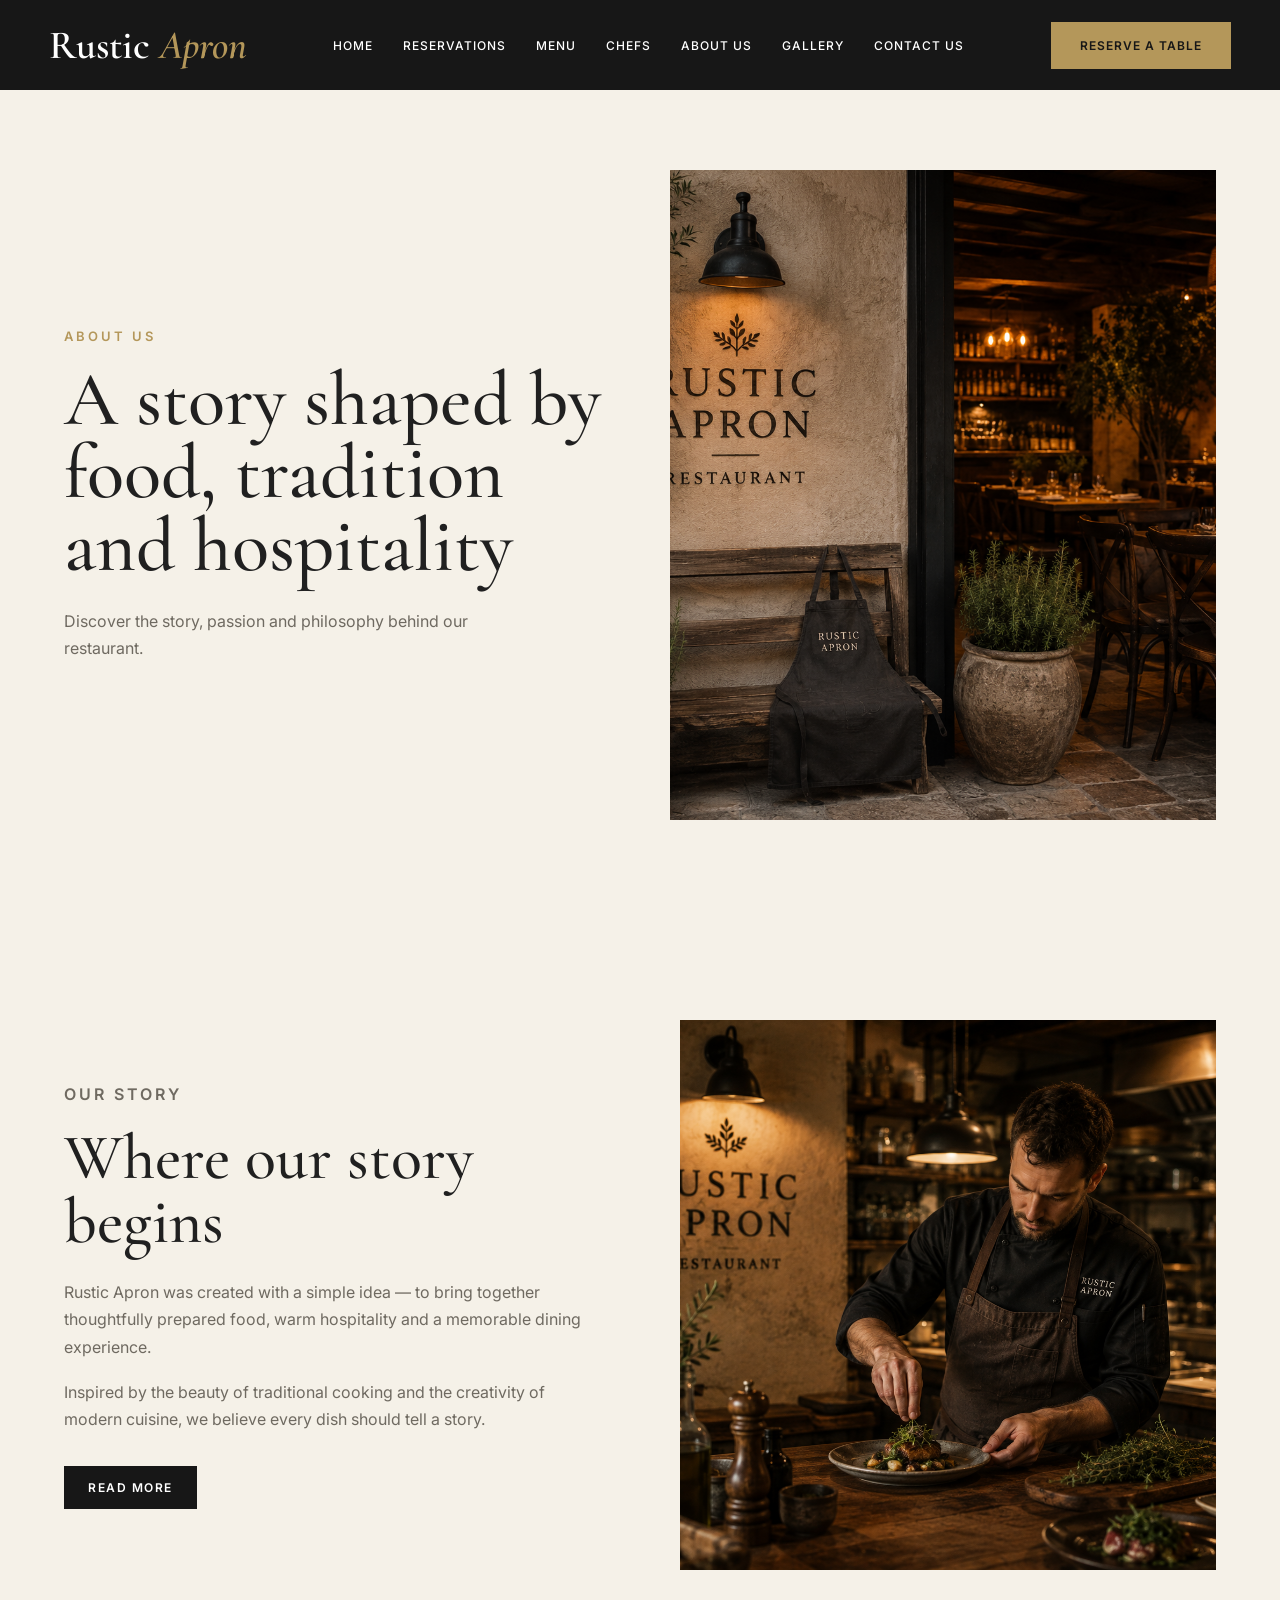
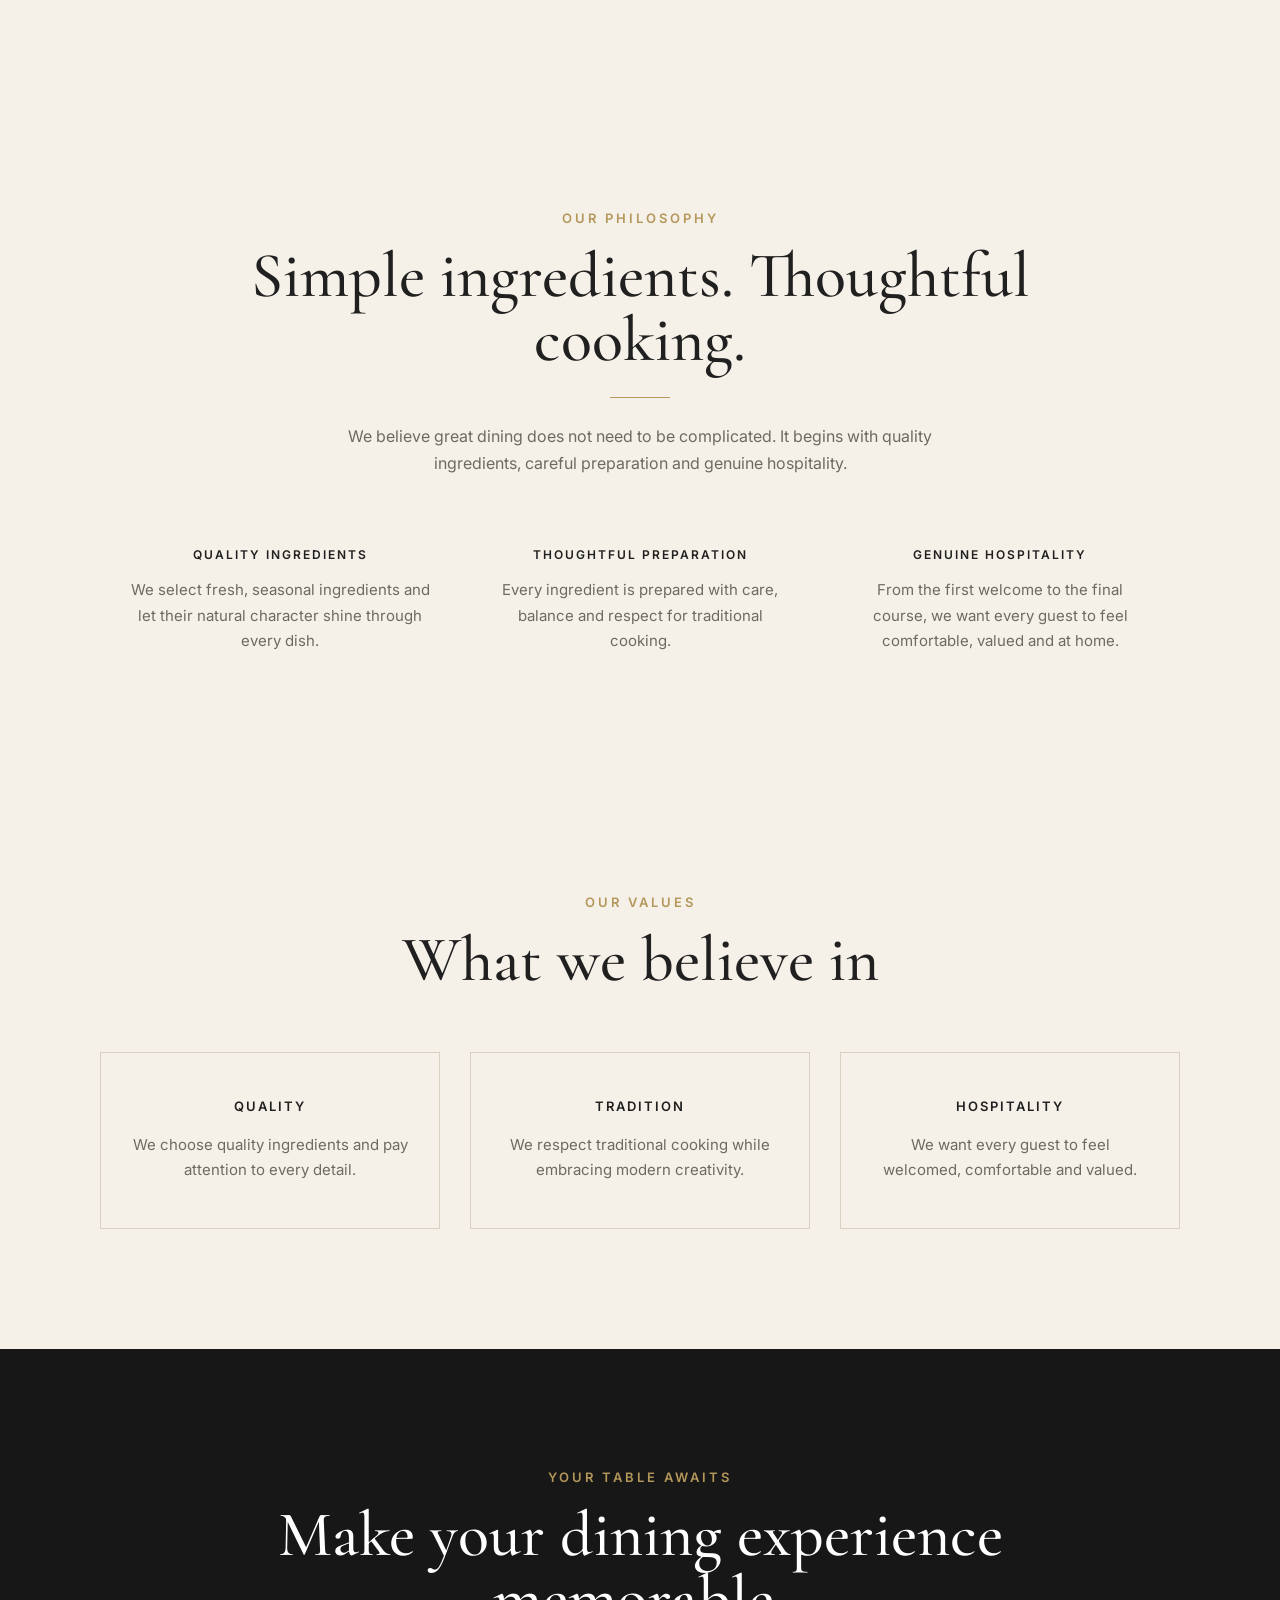
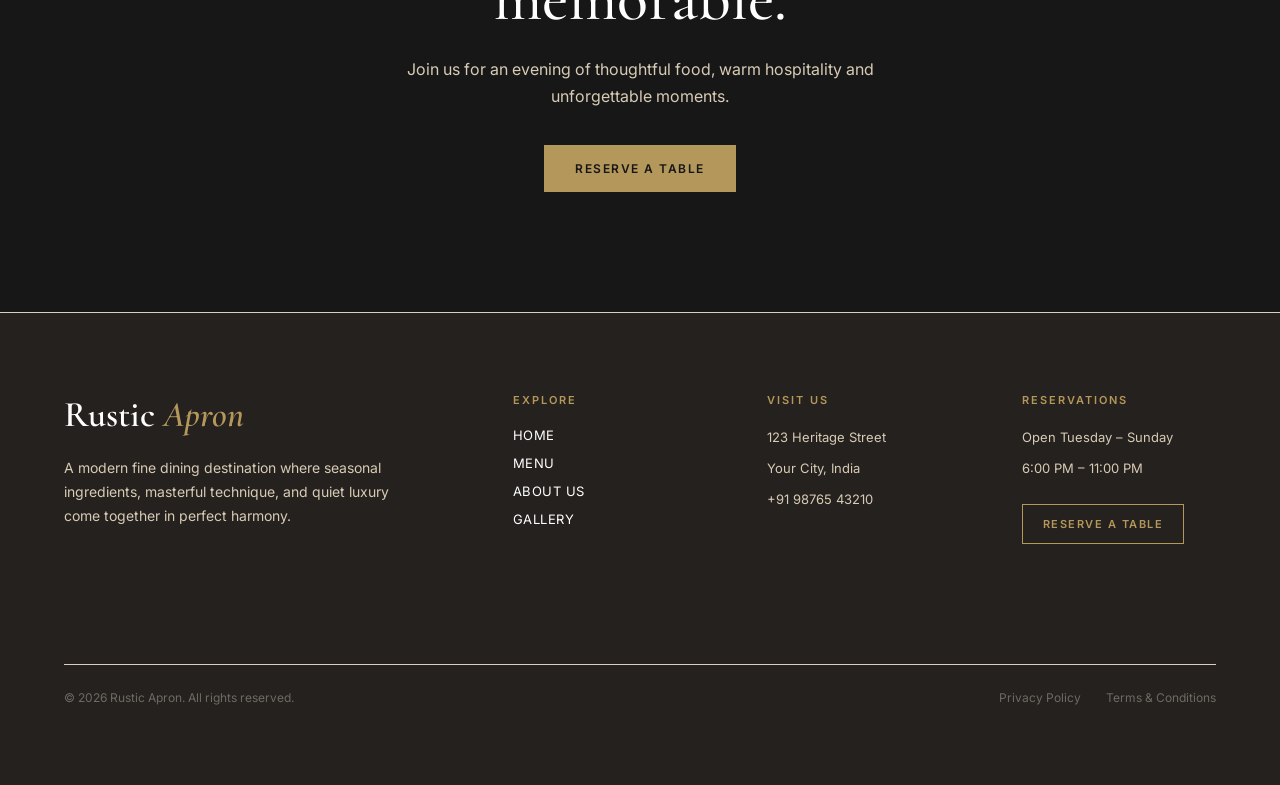
==== about.html @ 0111bff1 "initial commit" ====
<!doctype html>
<html lang="en">
  <head>
    <meta charset="UTF-8" />
    <meta name="viewport" content="width=device-width, initial-scale=1.0" />

    <title>Rustic Apron | About Us</title>

    <!-- Google Fonts -->
    <link rel="preconnect" href="https://fonts.googleapis.com" />
    <link rel="preconnect" href="https://fonts.gstatic.com" crossorigin />

    <link
      href="https://fonts.googleapis.com/css2?family=Cormorant+Garamond:ital,wght@0,400;0,500;0,600;0,700;1,400;1,500;1,600;1,700&family=Inter:wght@400;500;600;700&display=swap"
      rel="stylesheet"
    />

    <style>
      /* =========================
         GLOBAL STYLES
      ========================= */

      * {
        margin: 0;
        padding: 0;
        box-sizing: border-box;
      }

      :root {
        --ivory: #f5f1e8;
        --deep-charcoal: #171717;
        --warm-black: #24211e;
        --gold: #b4975a;
        --beige: #d8cbb5;
        --text: #202020;
        --warm-gray: #6f6a61;
        --border: #d9d0c2;
      }

      html {
        scroll-behavior: smooth;
      }

      body {
        color: var(--text);
        background-color: var(--ivory);
        font-family: "Inter", sans-serif;
      }

      h1,
      h2,
      h3,
      h4 {
        font-family: "Cormorant Garamond", serif;
      }

      a {
        color: inherit;
        text-decoration: none;
      }

      button {
        font: inherit;
      }

      /* =========================
         NAVBAR
      ========================= */

      nav {
        display: flex;
        justify-content: space-around;
        align-items: center;
        height: 90px;
        padding: 0.5%;
        background-color: var(--deep-charcoal);
        color: white;
      }

      .nav-1 {
        margin: 0;
        font-family: "Cormorant Garamond", serif;
        font-size: 40px;
        font-weight: 600;
        line-height: 1;
        color: white;
      }

      .nav-1 a {
        color: white;
      }

      .highlight {
        color: var(--gold);
        font-style: italic;
      }

      /* Desktop navigation */

      .nav-2 {
        display: flex;
        align-items: center;
        gap: 30px;
        color: white;
      }

      .nav-2 a {
        color: white;
        font-size: 12px;
        font-weight: 500;
        letter-spacing: 1px;
        transition: color 0.3s ease;
      }

      .nav-2 a:hover {
        color: var(--gold);
      }

      /* Reserve button */

      .reserve-btn {
        display: inline-block;
        padding: 15px 28px;
        border: 1px solid var(--gold);
        background-color: var(--gold);
        color: var(--deep-charcoal);
        font-family: "Inter", sans-serif;
        font-size: 12px;
        font-weight: 600;
        letter-spacing: 1px;
        transition:
          background-color 0.3s ease,
          color 0.3s ease,
          transform 0.3s ease;
      }

      .reserve-btn:hover {
        background-color: transparent;
        color: white;
        transform: translateY(-2px);
      }

      /* Mobile menu button */

      .menu-toggle {
        display: none;
        width: 35px;
        height: 30px;
        padding: 0;
        border: none;
        background: transparent;
        cursor: pointer;
        position: relative;
      }

      .menu-toggle span {
        display: block;
        width: 28px;
        height: 2px;
        margin: 5px auto;
        background-color: white;
        transition: all 0.3s ease;
      }

      .menu-toggle.active span:nth-child(1) {
        transform: translateY(7px) rotate(45deg);
      }

      .menu-toggle.active span:nth-child(2) {
        opacity: 0;
      }

      .menu-toggle.active span:nth-child(3) {
        transform: translateY(-7px) rotate(-45deg);
      }

      /* =========================
         HERO SECTION
      ========================= */

      .about-hero {
        display: flex;
        min-height: calc(100vh - 90px);
        align-items: center;
        gap: 60px;
        padding: 70px 5%;
      }

      .hero-content {
        flex: 1;
        max-width: 600px;
      }

      .hero-label {
        margin-bottom: 20px;
        color: var(--gold);
        font-size: 13px;
        font-weight: 600;
        letter-spacing: 3px;
      }

      .about-hero h1 {
        margin-bottom: 25px;
        font-family: "Cormorant Garamond", serif;
        font-size: clamp(48px, 6vw, 82px);
        font-weight: 500;
        line-height: 0.95;
      }

      .hero-description {
        max-width: 480px;
        color: var(--warm-gray);
        font-size: 16px;
        line-height: 1.7;
      }

      .hero-image {
        flex: 1;
        height: 650px;
        overflow: hidden;
        opacity: 0;
        transform: translateX(40px);
        animation: heroImage 1s ease forwards;
        animation-delay: 0.3s;
      }

      .hero-image img {
        display: block;
        width: 100%;
        height: 100%;
        object-fit: cover;
        transition: transform 0.8s ease;
      }

      .hero-image:hover img {
        transform: scale(1.04);
      }

      /* Hero text animation */

      .hero-content > * {
        opacity: 0;
        transform: translateY(30px);
        animation: heroText 0.8s ease forwards;
      }

      .hero-content > *:nth-child(1) {
        animation-delay: 0.2s;
      }

      .hero-content > *:nth-child(2) {
        animation-delay: 0.4s;
      }

      .hero-content > *:nth-child(3) {
        animation-delay: 0.6s;
      }

      @keyframes heroText {
        from {
          opacity: 0;
          transform: translateY(30px);
        }

        to {
          opacity: 1;
          transform: translateY(0);
        }
      }

      @keyframes heroImage {
        from {
          opacity: 0;
          transform: translateX(40px);
        }

        to {
          opacity: 1;
          transform: translateX(0);
        }
      }

      /* =========================
         OUR STORY
      ========================= */

      .our-story {
        display: flex;
        align-items: center;
        gap: 80px;
        padding: 120px 5%;
      }

      .story-content {
        flex: 1;
        max-width: 550px;
        opacity: 0;
        transform: translateY(40px);
        transition:
          opacity 0.8s ease,
          transform 0.8s ease;
        transition-delay: 0.2s;
      }

      .story-image {
        flex: 1;
        height: 550px;
        overflow: hidden;
        opacity: 0;
        transform: translateY(40px);
        transition:
          opacity 0.8s ease,
          transform 0.8s ease;
        transition-delay: 0.2s;
      }

      .our-story.show .story-content,
      .our-story.show .story-image {
        opacity: 1;
        transform: translateY(0);
      }

      .story-image img {
        display: block;
        width: 100%;
        height: 100%;
        object-fit: cover;
        transition: transform 0.8s ease;
      }

      .story-image:hover img {
        transform: scale(1.04);
      }

      .section-label {
        margin-bottom: 18px;
        color: var(--gold);
        font-size: 13px;
        font-weight: 600;
        letter-spacing: 3px;
      }

      .our-story h2 {
        margin-bottom: 25px;
        font-family: "Cormorant Garamond", serif;
        font-size: clamp(42px, 5vw, 68px);
        font-weight: 500;
        line-height: 1;
      }

      .story-content p {
        margin-bottom: 18px;
        color: var(--warm-gray);
        font-size: 16px;
        line-height: 1.7;
      }

      /* Read More / Read Less */

      .read-more-btn,
      .read-less-btn {
        margin-top: 15px;
        padding: 14px 24px;
        border: none;
        background-color: var(--deep-charcoal);
        color: white;
        font-size: 12px;
        font-weight: 600;
        letter-spacing: 1.5px;
        cursor: pointer;
        transition:
          background-color 0.3s ease,
          transform 0.3s ease;
      }

      .read-more-btn:hover,
      .read-less-btn:hover {
        background-color: var(--gold);
        transform: translateY(-3px);
      }

      .additional-story {
        max-height: 0;
        overflow: hidden;
        opacity: 0;
        transition:
          max-height 0.6s ease,
          opacity 0.4s ease;
      }

      .additional-story.show {
        max-height: 500px;
        opacity: 1;
      }

      .additional-story p:last-of-type {
        margin-bottom: 25px;
      }

      .hidden {
        display: none;
      }

      /* =========================
         OUR PHILOSOPHY
      ========================= */

      .our-philosophy {
        padding: 120px 5%;
        text-align: center;
      }

      .our-philosophy h2 {
        max-width: 800px;
        margin: 0 auto 25px;
        font-family: "Cormorant Garamond", serif;
        font-size: clamp(42px, 5vw, 68px);
        font-weight: 500;
        line-height: 1;
      }

      .philosophy-intro p {
        max-width: 600px;
        margin: 0 auto;
        color: var(--warm-gray);
        font-size: 16px;
        line-height: 1.7;
      }

      .philosophy-divider {
        width: 60px;
        height: 1px;
        margin: 0 auto 25px;
        background-color: var(--gold);
      }

      .philosophy-principles {
        display: flex;
        justify-content: center;
        gap: 60px;
        max-width: 1100px;
        margin: 70px auto 0;
      }

      .principle {
        flex: 1;
        max-width: 300px;
        opacity: 0;
        transform: translateY(30px);
        transition:
          opacity 0.7s ease,
          transform 0.7s ease;
      }

      .our-philosophy.show .principle {
        opacity: 1;
        transform: translateY(0);
      }

      .our-philosophy.show .principle:nth-child(1) {
        transition-delay: 0.1s;
      }

      .our-philosophy.show .principle:nth-child(2) {
        transition-delay: 0.3s;
      }

      .our-philosophy.show .principle:nth-child(3) {
        transition-delay: 0.5s;
      }

      .principle h3 {
        margin-bottom: 15px;
        font-family: "Inter", sans-serif;
        font-size: 12px;
        font-weight: 600;
        letter-spacing: 2px;
      }

      .principle p {
        color: var(--warm-gray);
        font-size: 15px;
        line-height: 1.7;
      }

      /* =========================
         OUR VALUES
      ========================= */

      .our-values {
        padding: 120px 5%;
        text-align: center;
      }

      .our-values h2 {
        margin-bottom: 60px;
        font-family: "Cormorant Garamond", serif;
        font-size: clamp(42px, 5vw, 68px);
        font-weight: 500;
        line-height: 1;
      }

      .values-container {
        display: flex;
        justify-content: center;
        gap: 30px;
        max-width: 1100px;
        margin: 0 auto;
      }

      .value-card {
        flex: 1;
        max-width: 340px;
        padding: 45px 30px;
        border: 1px solid var(--border);
        text-align: center;
        opacity: 0;
        transform: translateY(35px);
        transition:
          opacity 0.7s ease,
          transform 0.7s ease,
          border-color 0.3s ease;
      }

      .value-card:hover {
        border-color: var(--gold);
      }

      .our-values.show .value-card {
        opacity: 1;
        transform: translateY(0);
      }

      .our-values.show .value-card:nth-child(1) {
        transition-delay: 0.1s;
      }

      .our-values.show .value-card:nth-child(2) {
        transition-delay: 0.3s;
      }

      .our-values.show .value-card:nth-child(3) {
        transition-delay: 0.5s;
      }

      .our-values.show .value-card:hover {
        transform: translateY(-6px);
      }

      .value-card h3 {
        margin-bottom: 18px;
        font-family: "Inter", sans-serif;
        font-size: 13px;
        font-weight: 600;
        letter-spacing: 2px;
      }

      .value-card p {
        color: var(--warm-gray);
        font-size: 15px;
        line-height: 1.7;
      }

      /* =========================
         RESERVATION CTA
      ========================= */

      .reservation-cta {
        padding: 120px 5%;
        background-color: var(--deep-charcoal);
        color: white;
        text-align: center;
      }

      .reservation-cta h2 {
        max-width: 800px;
        margin: 0 auto 25px;
        font-family: "Cormorant Garamond", serif;
        font-size: clamp(42px, 5vw, 68px);
        font-weight: 500;
        line-height: 1;
      }

      .reservation-cta > p:not(.section-label) {
        max-width: 550px;
        margin: 0 auto 35px;
        color: var(--beige);
        font-size: 16px;
        line-height: 1.7;
      }

      .reservation-cta a {
        display: inline-block;
        padding: 15px 30px;
        border: 1px solid var(--gold);
        background-color: var(--gold);
        color: var(--deep-charcoal);
        font-family: "Inter", sans-serif;
        font-size: 12px;
        font-weight: 600;
        letter-spacing: 1.5px;
        transition:
          background-color 0.3s ease,
          color 0.3s ease,
          transform 0.3s ease;
      }

      .reservation-cta a:hover {
        background-color: transparent;
        color: white;
        transform: translateY(-3px);
      }

      .reservation-cta > * {
        opacity: 0;
        transform: translateY(30px);
        transition:
          opacity 0.7s ease,
          transform 0.7s ease;
      }

      .reservation-cta.show > * {
        opacity: 1;
        transform: translateY(0);
      }

      .reservation-cta.show > *:nth-child(1) {
        transition-delay: 0.1s;
      }

      .reservation-cta.show > *:nth-child(2) {
        transition-delay: 0.3s;
      }

      .reservation-cta.show > *:nth-child(3) {
        transition-delay: 0.5s;
      }

      .reservation-cta.show > *:nth-child(4) {
        transition-delay: 0.7s;
      }

      /* =========================
         FOOTER
      ========================= */

      footer {
        display: flex;
        flex-wrap: wrap;
        justify-content: space-between;
        gap: 60px;
        padding: 80px 5%;
        background-color: var(--warm-black);
        color: white;
        border-top: 1px solid var(--border);
      }

      .footer-brand {
        flex: 2;
        max-width: 400px;
      }

      .footer-links {
        flex: 1;
      }

      .footer-brand h4 {
        margin-bottom: 20px;
        font-family: "Cormorant Garamond", serif;
        font-size: 36px;
        font-weight: 600;
      }

      .footer-brand h4 span {
        color: var(--gold);
        font-style: italic;
      }

      .footer-brand p {
        max-width: 360px;
        color: var(--beige);
        font-size: 14px;
        line-height: 1.7;
      }

      .footer-links h5 {
        margin-bottom: 20px;
        color: var(--gold);
        font-family: "Inter", sans-serif;
        font-size: 11px;
        font-weight: 600;
        letter-spacing: 2px;
      }

      .footer-links a:not(.footer-reserve-btn) {
        display: block;
        margin-bottom: 12px;
        color: white;
        font-size: 13px;
        letter-spacing: 0.5px;
        transition: color 0.3s ease;
      }

      .footer-links a:not(.footer-reserve-btn):hover {
        color: var(--gold);
      }

      .footer-links p {
        margin-bottom: 10px;
        color: var(--beige);
        font-size: 13px;
        line-height: 1.6;
      }

      .footer-reserve-btn {
        display: inline-block;
        margin-top: 15px;
        padding: 12px 20px;
        border: 1px solid var(--gold);
        color: var(--gold);
        font-size: 11px;
        font-weight: 600;
        letter-spacing: 1.5px;
        transition: all 0.3s ease;
      }

      .footer-reserve-btn:hover {
        background-color: var(--gold);
        color: var(--deep-charcoal);
      }

      .footer-bottom {
        flex-basis: 100%;
        display: flex;
        justify-content: space-between;
        align-items: center;
        padding-top: 25px;
        margin-top: 60px;
        border-top: 1px solid var(--border);
      }

      .footer-bottom p {
        color: var(--warm-gray);
        font-size: 12px;
      }

      .footer-bottom-links {
        display: flex;
        gap: 25px;
      }

      .footer-bottom-links a {
        color: var(--warm-gray);
        font-size: 12px;
        transition: color 0.3s ease;
      }

      .footer-bottom-links a:hover {
        color: var(--gold);
      }

      /* =========================
         MOBILE
      ========================= */

      @media (max-width: 768px) {
        /* Navbar */

        nav {
          height: auto;
          padding: 20px 5%;
          flex-wrap: wrap;
          justify-content: space-between;
        }

        .nav-1 {
          font-size: 32px;
        }

        .menu-toggle {
          display: block;
        }

        .nav-2 {
          display: none;
          width: 100%;
          flex-direction: column;
          align-items: center;
          gap: 20px;
          padding: 25px 0 10px;
          margin-top: 10px;
          border-top: 1px solid rgba(255, 255, 255, 0.15);
        }

        .nav-2.show {
          display: flex;
        }

        .reserve-btn {
          display: none;
        }

        /* Hero */

        .about-hero {
          flex-direction: column;
          gap: 40px;
          padding: 60px 7%;
        }

        .hero-content {
          max-width: 100%;
        }

        .hero-image {
          width: 100%;
          height: 450px;
        }

        /* Story */

        .our-story {
          flex-direction: column;
          gap: 50px;
          padding: 80px 7%;
        }

        .story-content {
          max-width: 100%;
        }

        .story-image {
          width: 100%;
          height: 450px;
        }

        /* Philosophy */

        .our-philosophy {
          padding: 80px 7%;
        }

        .philosophy-principles {
          flex-direction: column;
          align-items: center;
          gap: 40px;
        }

        .principle {
          max-width: 450px;
        }

        /* Values */

        .our-values {
          padding: 80px 7%;
        }

        .values-container {
          flex-direction: column;
          align-items: center;
          gap: 25px;
        }

        .value-card {
          width: 100%;
          max-width: 450px;
        }

        /* CTA */

        .reservation-cta {
          padding: 80px 7%;
        }

        /* Footer */

        footer {
          flex-direction: column;
          gap: 45px;
          padding: 60px 7%;
        }

        .footer-brand {
          max-width: 450px;
        }

        .footer-links {
          width: 100%;
        }

        .footer-bottom {
          width: 100%;
          flex-direction: column;
          align-items: flex-start;
          gap: 15px;
          margin-top: 15px;
        }

        .footer-bottom-links {
          gap: 20px;
        }
      }

      /* =========================
         REDUCED MOTION
      ========================= */

      @media (prefers-reduced-motion: reduce) {
        *,
        *::before,
        *::after {
          animation-duration: 0.01ms !important;
          animation-iteration-count: 1 !important;
          transition-duration: 0.01ms !important;
          scroll-behavior: auto !important;
        }
      }
    </style>
  </head>

  <body>
    <!-- =========================
         NAVBAR
    ========================= -->

    <nav>
      <h1 class="nav-1">
        <a href="index.html">
          Rustic
          <span class="highlight">Apron</span>
        </a>
      </h1>

      <button
        class="menu-toggle"
        id="menuToggle"
        type="button"
        aria-label="Open navigation menu"
        aria-expanded="false"
      >
        <span></span>
        <span></span>
        <span></span>
      </button>

      <div class="nav-2" id="navMenu">
        <a href="index.html">HOME</a>
        <a href="reservations.html">RESERVATIONS</a>
        <a href="menu.html">MENU</a>
        <a href="chefs.html">CHEFS</a>
        <a href="about.html">ABOUT US</a>
        <a href="gallery.html">GALLERY</a>
        <a href="contact.html">CONTACT US</a>
      </div>

      <a class="reserve-btn" href="reservations.html"> RESERVE A TABLE </a>
    </nav>

    <main>
      <!-- =========================
           HERO SECTION
      ========================= -->

      <section class="about-hero">
        <div class="hero-content">
          <p class="hero-label">ABOUT US</p>

          <h1>A story shaped by food, tradition and hospitality</h1>

          <p class="hero-description">
            Discover the story, passion and philosophy behind our restaurant.
          </p>
        </div>

        <div class="hero-image">
          <img
            src="./images/ChatGPT Image Aug 21, 2026, 02_30_42 AM.png"
            alt="Rustic Apron Restaurant"
          />
        </div>
      </section>

      <!-- =========================
           OUR STORY
      ========================= -->

      <section class="our-story">
        <div class="story-content">
          <p class="section-label">OUR STORY</p>

          <h2>Where our story begins</h2>

          <p>
            Rustic Apron was created with a simple idea — to bring together
            thoughtfully prepared food, warm hospitality and a memorable dining
            experience.
          </p>

          <p>
            Inspired by the beauty of traditional cooking and the creativity of
            modern cuisine, we believe every dish should tell a story.
          </p>

          <div class="additional-story" id="additionalStory">
            <p>
              From the ingredients we select to the way each dish is presented,
              every detail reflects our passion for creating meaningful dining
              experiences.
            </p>

            <p>
              At Rustic Apron, we want every visit to feel less like a meal and
              more like a memory worth sharing.
            </p>

            <button type="button" class="read-less-btn" id="readLessBtn">
              READ LESS
            </button>
          </div>

          <button type="button" class="read-more-btn" id="readMoreBtn">
            READ MORE
          </button>
        </div>

        <div class="story-image">
          <img
            src="./images/chef at restaurant.png"
            alt="Chef preparing food at Rustic Apron"
          />
        </div>
      </section>

      <!-- =========================
           OUR PHILOSOPHY
      ========================= -->

      <section class="our-philosophy">
        <p class="section-label">OUR PHILOSOPHY</p>

        <h2>Simple ingredients. Thoughtful cooking.</h2>

        <div class="philosophy-divider"></div>

        <div class="philosophy-intro">
          <p>
            We believe great dining does not need to be complicated. It begins
            with quality ingredients, careful preparation and genuine
            hospitality.
          </p>
        </div>

        <div class="philosophy-principles">
          <div class="principle">
            <h3>QUALITY INGREDIENTS</h3>

            <p>
              We select fresh, seasonal ingredients and let their natural
              character shine through every dish.
            </p>
          </div>

          <div class="principle">
            <h3>THOUGHTFUL PREPARATION</h3>

            <p>
              Every ingredient is prepared with care, balance and respect for
              traditional cooking.
            </p>
          </div>

          <div class="principle">
            <h3>GENUINE HOSPITALITY</h3>

            <p>
              From the first welcome to the final course, we want every guest to
              feel comfortable, valued and at home.
            </p>
          </div>
        </div>
      </section>

      <!-- =========================
           OUR VALUES
      ========================= -->

      <section class="our-values">
        <p class="section-label">OUR VALUES</p>

        <h2>What we believe in</h2>

        <div class="values-container">
          <div class="value-card">
            <h3>QUALITY</h3>

            <p>
              We choose quality ingredients and pay attention to every detail.
            </p>
          </div>

          <div class="value-card">
            <h3>TRADITION</h3>

            <p>
              We respect traditional cooking while embracing modern creativity.
            </p>
          </div>

          <div class="value-card">
            <h3>HOSPITALITY</h3>

            <p>We want every guest to feel welcomed, comfortable and valued.</p>
          </div>
        </div>
      </section>

      <!-- =========================
           RESERVATION CTA
      ========================= -->

      <section class="reservation-cta">
        <p class="section-label">YOUR TABLE AWAITS</p>

        <h2>Make your dining experience memorable.</h2>

        <p>
          Join us for an evening of thoughtful food, warm hospitality and
          unforgettable moments.
        </p>

        <a href="reservations.html">RESERVE A TABLE</a>
      </section>
    </main>

    <!-- =========================
         FOOTER
    ========================= -->

    <footer>
      <div class="footer-brand">
        <h4>
          <a href="index.html">
            Rustic
            <span>Apron</span>
          </a>
        </h4>

        <p>
          A modern fine dining destination where seasonal ingredients, masterful
          technique, and quiet luxury come together in perfect harmony.
        </p>
      </div>

      <div class="footer-links">
        <h5>EXPLORE</h5>

        <a href="index.html">HOME</a>
        <a href="menu.html">MENU</a>
        <a href="about.html">ABOUT US</a>
        <a href="gallery.html">GALLERY</a>
      </div>

      <div class="footer-links">
        <h5>VISIT US</h5>

        <p>123 Heritage Street</p>
        <p>Your City, India</p>
        <p>+91 98765 43210</p>
      </div>

      <div class="footer-links">
        <h5>RESERVATIONS</h5>

        <p>Open Tuesday – Sunday</p>
        <p>6:00 PM – 11:00 PM</p>

        <a href="reservations.html" class="footer-reserve-btn">
          RESERVE A TABLE
        </a>
      </div>

      <div class="footer-bottom">
        <p>© 2026 Rustic Apron. All rights reserved.</p>

        <div class="footer-bottom-links">
          <a href="#">Privacy Policy</a>
          <a href="#">Terms &amp; Conditions</a>
        </div>
      </div>
    </footer>

    <!-- =========================
         JAVASCRIPT
    ========================= -->

    <script>
      /* =========================
         READ MORE / READ LESS
      ========================= */

      const readMoreBtn = document.getElementById("readMoreBtn");
      const readLessBtn = document.getElementById("readLessBtn");
      const additionalStory = document.getElementById("additionalStory");

      readMoreBtn.addEventListener("click", function () {
        additionalStory.classList.add("show");
        readMoreBtn.classList.add("hidden");
      });

      readLessBtn.addEventListener("click", function () {
        additionalStory.classList.remove("show");
        readMoreBtn.classList.remove("hidden");
      });

      /* =========================
         MOBILE NAVIGATION
      ========================= */

      const menuToggle = document.getElementById("menuToggle");
      const navMenu = document.getElementById("navMenu");

      menuToggle.addEventListener("click", function () {
        const isOpen = navMenu.classList.toggle("show");

        menuToggle.classList.toggle("active");

        menuToggle.setAttribute("aria-expanded", isOpen);

        menuToggle.setAttribute(
          "aria-label",
          isOpen ? "Close navigation menu" : "Open navigation menu",
        );
      });

      /* Close mobile menu after selecting a page */

      const navLinks = navMenu.querySelectorAll("a");

      navLinks.forEach(function (link) {
        link.addEventListener("click", function () {
          navMenu.classList.remove("show");
          menuToggle.classList.remove("active");

          menuToggle.setAttribute("aria-expanded", "false");
          menuToggle.setAttribute("aria-label", "Open navigation menu");
        });
      });

      /* =========================
         SCROLL ANIMATIONS
      ========================= */

      const observerOptions = {
        threshold: 0.2,
      };

      function createSectionObserver(sectionSelector) {
        const section = document.querySelector(sectionSelector);

        if (!section) {
          return;
        }

        const observer = new IntersectionObserver(function (entries) {
          if (entries[0].isIntersecting) {
            section.classList.add("show");
            observer.unobserve(section);
          }
        }, observerOptions);

        observer.observe(section);
      }

      createSectionObserver(".our-story");
      createSectionObserver(".our-philosophy");
      createSectionObserver(".our-values");
      createSectionObserver(".reservation-cta");
    </script>
  </body>
</html>
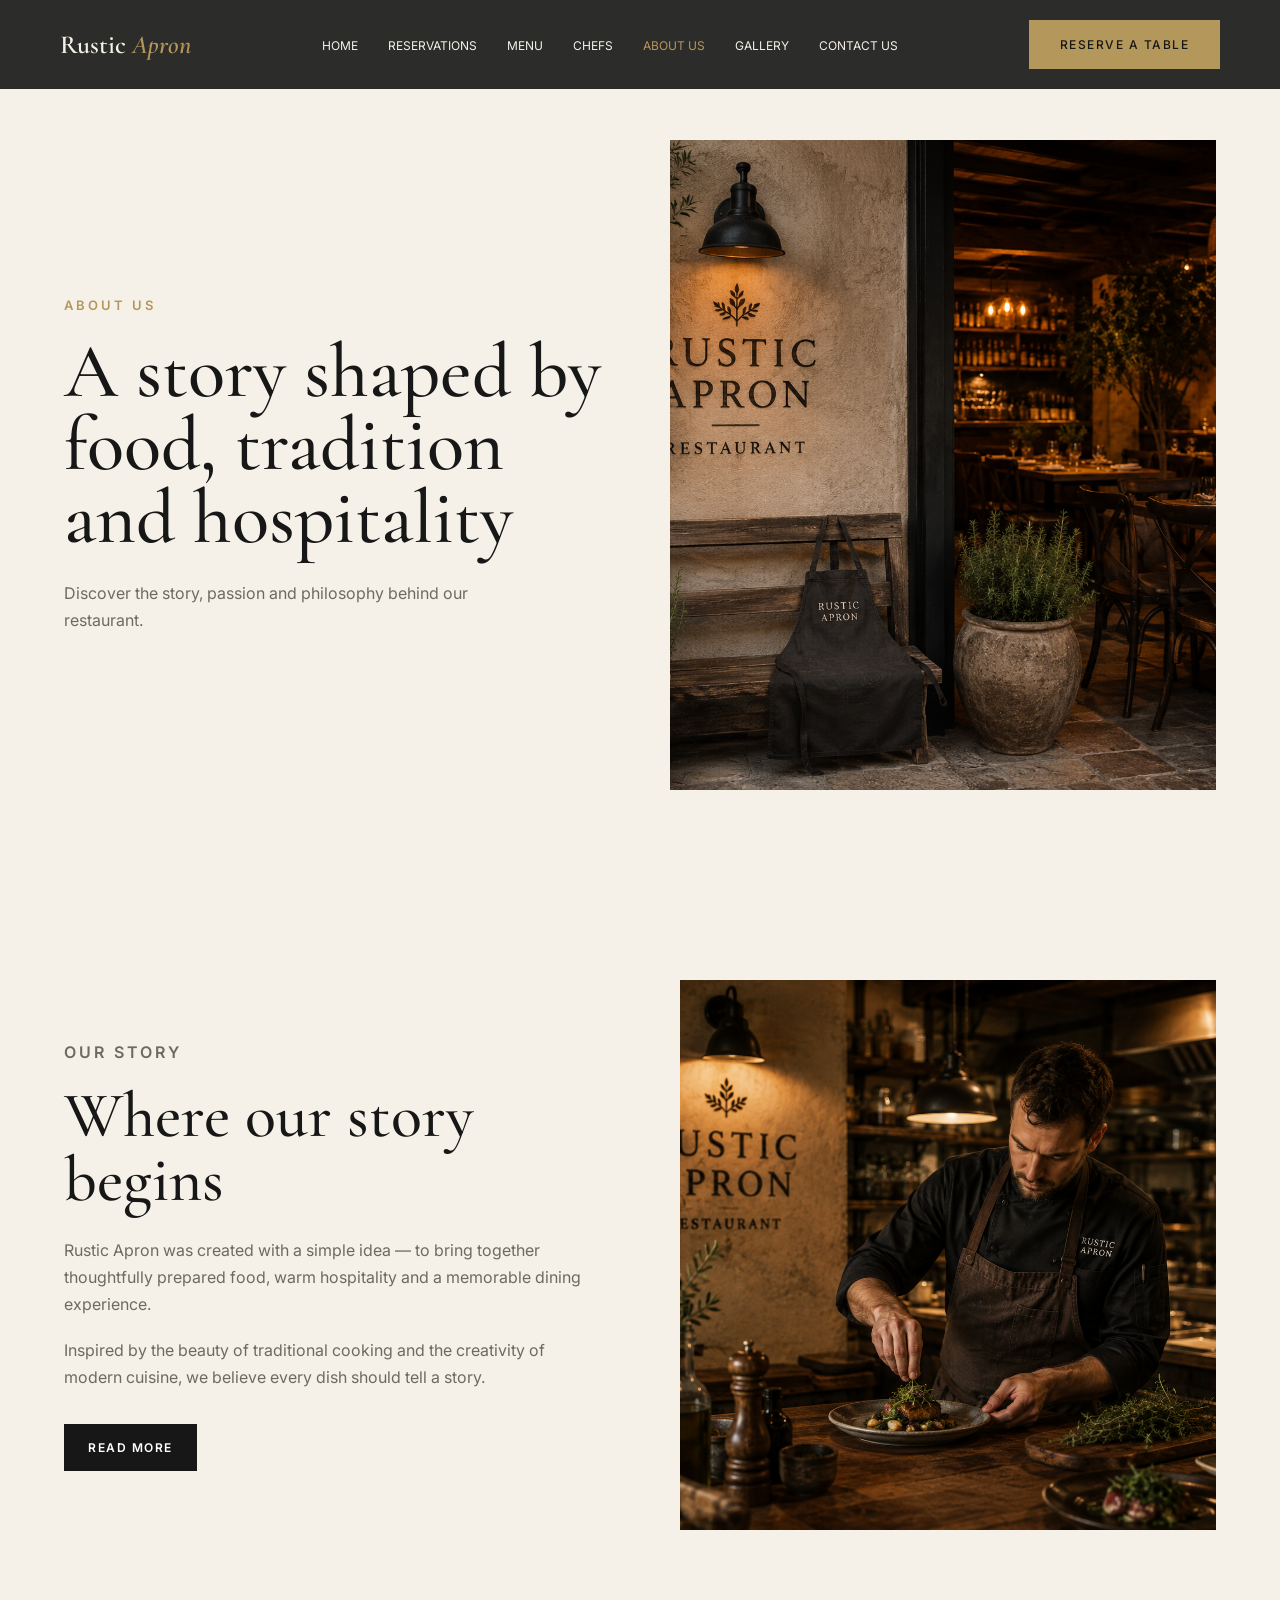
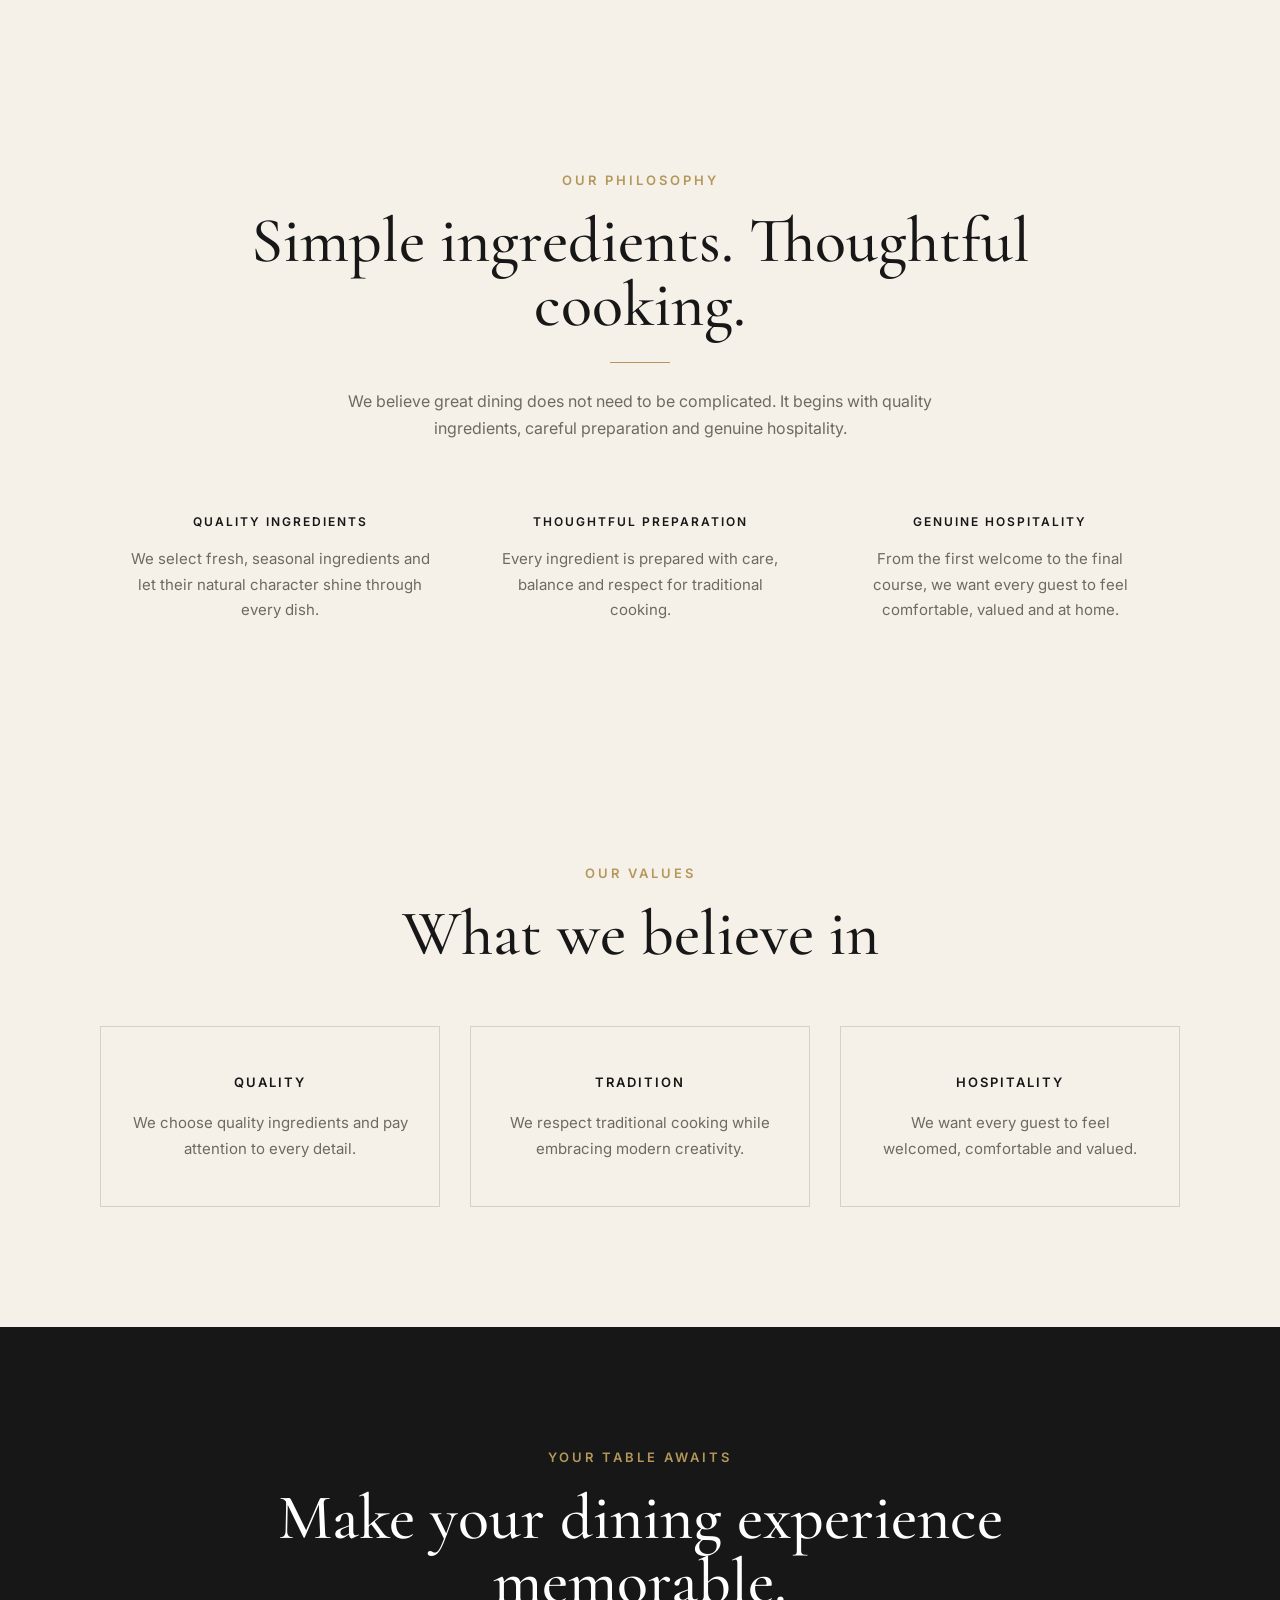
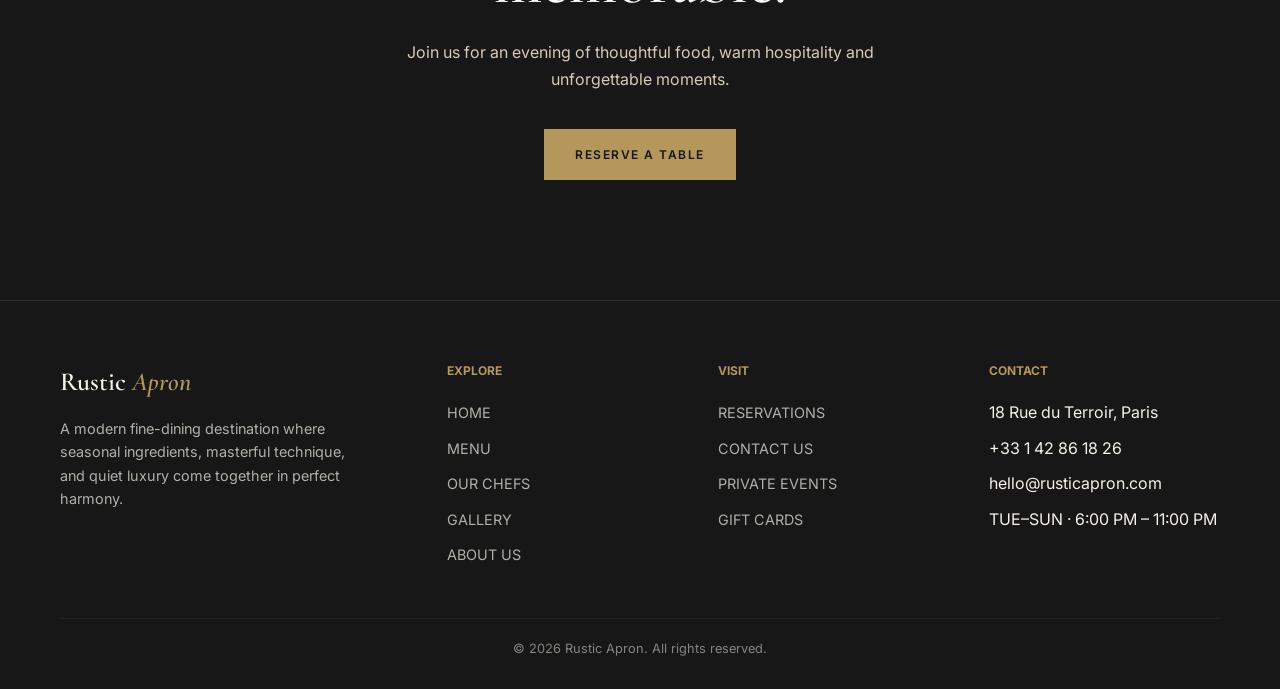
==== commit 7edfaac8: "updated website content" ====
--- a/about.html
+++ b/about.html
@@ -20,38 +20,38 @@
          GLOBAL STYLES
       ========================= */
 
+      :root {
+        --ivory: #f5f1e8;
+        --dark: #171717;
+        --gold: #b4975a;
+        --gray: #6f6a61;
+        --beige: #d8cbb5;
+        --head: "Cormorant Garamond", serif;
+        --body: "Inter", sans-serif;
+      }
+
       * {
         margin: 0;
         padding: 0;
         box-sizing: border-box;
       }
 
-      :root {
-        --ivory: #f5f1e8;
-        --deep-charcoal: #171717;
-        --warm-black: #24211e;
-        --gold: #b4975a;
-        --beige: #d8cbb5;
-        --text: #202020;
-        --warm-gray: #6f6a61;
-        --border: #d9d0c2;
-      }
-
       html {
         scroll-behavior: smooth;
       }
 
       body {
-        color: var(--text);
-        background-color: var(--ivory);
-        font-family: "Inter", sans-serif;
+        font-family: var(--body);
+        background: var(--ivory);
+        color: var(--dark);
+        line-height: 1.6;
       }
 
       h1,
       h2,
       h3,
       h4 {
-        font-family: "Cormorant Garamond", serif;
+        font-family: var(--head);
       }
 
       a {
@@ -63,115 +63,133 @@
         font: inherit;
       }
 
+      .container {
+        max-width: 1200px;
+        margin: 0 auto;
+        padding: 0 20px;
+      }
+
       /* =========================
          NAVBAR
+         Same style as teammate's
       ========================= */
 
       nav {
+        position: fixed;
+        top: 0;
+        width: 100%;
+        z-index: 100;
+        background: rgba(23, 23, 23, 0.9);
+        padding: 20px 0;
+        transition: 0.3s;
+      }
+
+      nav.scrolled {
+        padding: 12px 0;
+        background: rgba(23, 23, 23, 0.98);
+      }
+
+      .nav-inner {
         display: flex;
-        justify-content: space-around;
+        justify-content: space-between;
         align-items: center;
-        height: 90px;
-        padding: 0.5%;
-        background-color: var(--deep-charcoal);
-        color: white;
-      }
-
-      .nav-1 {
-        margin: 0;
-        font-family: "Cormorant Garamond", serif;
-        font-size: 40px;
+      }
+
+      .logo {
+        font-family: var(--head);
+        font-size: 26px;
         font-weight: 600;
-        line-height: 1;
-        color: white;
-      }
-
-      .nav-1 a {
-        color: white;
-      }
-
-      .highlight {
+        color: var(--ivory);
+        text-decoration: none;
+      }
+
+      .logo span {
         color: var(--gold);
         font-style: italic;
       }
 
-      /* Desktop navigation */
-
-      .nav-2 {
+      .nav-links {
         display: flex;
-        align-items: center;
         gap: 30px;
-        color: white;
-      }
-
-      .nav-2 a {
-        color: white;
+        list-style: none;
+      }
+
+      .nav-links a {
+        color: var(--ivory);
+        text-decoration: none;
         font-size: 12px;
-        font-weight: 500;
-        letter-spacing: 1px;
-        transition: color 0.3s ease;
-      }
-
-      .nav-2 a:hover {
+        text-transform: uppercase;
+        transition: 0.3s;
+      }
+
+      .nav-links a:hover,
+      .nav-links a.active {
         color: var(--gold);
+      }
+
+      .hamburger {
+        display: none;
+        font-size: 24px;
+        color: var(--ivory);
+        background: none;
+        border: none;
+        cursor: pointer;
       }
 
       /* Reserve button */
 
       .reserve-btn {
         display: inline-block;
-        padding: 15px 28px;
+        padding: 14px 30px !important;
         border: 1px solid var(--gold);
-        background-color: var(--gold);
-        color: var(--deep-charcoal);
-        font-family: "Inter", sans-serif;
-        font-size: 12px;
-        font-weight: 600;
-        letter-spacing: 1px;
-        transition:
-          background-color 0.3s ease,
-          color 0.3s ease,
-          transform 0.3s ease;
+        background: var(--gold);
+        color: var(--dark) !important;
+        font-size: 12px !important;
+        font-weight: 500;
+        letter-spacing: 1.5px;
+        text-transform: uppercase;
+        transition: 0.3s;
       }
 
       .reserve-btn:hover {
-        background-color: transparent;
-        color: white;
-        transform: translateY(-2px);
-      }
-
-      /* Mobile menu button */
-
-      .menu-toggle {
+        background: transparent;
+        color: var(--gold) !important;
+      }
+
+      /* Mobile menu */
+
+      .mobile-menu {
         display: none;
-        width: 35px;
-        height: 30px;
-        padding: 0;
-        border: none;
-        background: transparent;
-        cursor: pointer;
-        position: relative;
-      }
-
-      .menu-toggle span {
-        display: block;
-        width: 28px;
-        height: 2px;
-        margin: 5px auto;
-        background-color: white;
-        transition: all 0.3s ease;
-      }
-
-      .menu-toggle.active span:nth-child(1) {
-        transform: translateY(7px) rotate(45deg);
-      }
-
-      .menu-toggle.active span:nth-child(2) {
-        opacity: 0;
-      }
-
-      .menu-toggle.active span:nth-child(3) {
-        transform: translateY(-7px) rotate(-45deg);
+        flex-direction: column;
+        gap: 15px;
+        position: fixed;
+        top: 0;
+        right: -100%;
+        width: 250px;
+        height: 100vh;
+        background: var(--dark);
+        padding: 60px 30px;
+        z-index: 99;
+        transition: right 0.3s;
+      }
+
+      .mobile-menu.open {
+        right: 0;
+      }
+
+      .mobile-menu a {
+        color: var(--ivory);
+        text-decoration: none;
+        font-size: 16px;
+      }
+
+      .mobile-menu a:hover {
+        color: var(--gold);
+      }
+
+      .mobile-menu .reserve-btn {
+        text-align: center;
+        color: var(--dark) !important;
       }
 
       /* =========================
@@ -183,7 +201,7 @@
         min-height: calc(100vh - 90px);
         align-items: center;
         gap: 60px;
-        padding: 70px 5%;
+        padding: 140px 5% 70px;
       }
 
       .hero-content {
@@ -201,7 +219,7 @@
 
       .about-hero h1 {
         margin-bottom: 25px;
-        font-family: "Cormorant Garamond", serif;
+        font-family: var(--head);
         font-size: clamp(48px, 6vw, 82px);
         font-weight: 500;
         line-height: 0.95;
@@ -209,7 +227,7 @@
 
       .hero-description {
         max-width: 480px;
-        color: var(--warm-gray);
+        color: var(--gray);
         font-size: 16px;
         line-height: 1.7;
       }
@@ -342,7 +360,7 @@
 
       .our-story h2 {
         margin-bottom: 25px;
-        font-family: "Cormorant Garamond", serif;
+        font-family: var(--head);
         font-size: clamp(42px, 5vw, 68px);
         font-weight: 500;
         line-height: 1;
@@ -350,7 +368,7 @@
 
       .story-content p {
         margin-bottom: 18px;
-        color: var(--warm-gray);
+        color: var(--gray);
         font-size: 16px;
         line-height: 1.7;
       }
@@ -362,7 +380,7 @@
         margin-top: 15px;
         padding: 14px 24px;
         border: none;
-        background-color: var(--deep-charcoal);
+        background-color: var(--dark);
         color: white;
         font-size: 12px;
         font-weight: 600;
@@ -413,7 +431,7 @@
       .our-philosophy h2 {
         max-width: 800px;
         margin: 0 auto 25px;
-        font-family: "Cormorant Garamond", serif;
+        font-family: var(--head);
         font-size: clamp(42px, 5vw, 68px);
         font-weight: 500;
         line-height: 1;
@@ -422,7 +440,7 @@
       .philosophy-intro p {
         max-width: 600px;
         margin: 0 auto;
-        color: var(--warm-gray);
+        color: var(--gray);
         font-size: 16px;
         line-height: 1.7;
       }
@@ -471,14 +489,14 @@
 
       .principle h3 {
         margin-bottom: 15px;
-        font-family: "Inter", sans-serif;
+        font-family: var(--body);
         font-size: 12px;
         font-weight: 600;
         letter-spacing: 2px;
       }
 
       .principle p {
-        color: var(--warm-gray);
+        color: var(--gray);
         font-size: 15px;
         line-height: 1.7;
       }
@@ -494,7 +512,7 @@
 
       .our-values h2 {
         margin-bottom: 60px;
-        font-family: "Cormorant Garamond", serif;
+        font-family: var(--head);
         font-size: clamp(42px, 5vw, 68px);
         font-weight: 500;
         line-height: 1;
@@ -512,7 +530,7 @@
         flex: 1;
         max-width: 340px;
         padding: 45px 30px;
-        border: 1px solid var(--border);
+        border: 1px solid #d9d0c2;
         text-align: center;
         opacity: 0;
         transform: translateY(35px);
@@ -549,14 +567,14 @@
 
       .value-card h3 {
         margin-bottom: 18px;
-        font-family: "Inter", sans-serif;
+        font-family: var(--body);
         font-size: 13px;
         font-weight: 600;
         letter-spacing: 2px;
       }
 
       .value-card p {
-        color: var(--warm-gray);
+        color: var(--gray);
         font-size: 15px;
         line-height: 1.7;
       }
@@ -567,7 +585,7 @@
 
       .reservation-cta {
         padding: 120px 5%;
-        background-color: var(--deep-charcoal);
+        background-color: var(--dark);
         color: white;
         text-align: center;
       }
@@ -575,7 +593,7 @@
       .reservation-cta h2 {
         max-width: 800px;
         margin: 0 auto 25px;
-        font-family: "Cormorant Garamond", serif;
+        font-family: var(--head);
         font-size: clamp(42px, 5vw, 68px);
         font-weight: 500;
         line-height: 1;
@@ -594,8 +612,8 @@
         padding: 15px 30px;
         border: 1px solid var(--gold);
         background-color: var(--gold);
-        color: var(--deep-charcoal);
-        font-family: "Inter", sans-serif;
+        color: var(--dark);
+        font-family: var(--body);
         font-size: 12px;
         font-weight: 600;
         letter-spacing: 1.5px;
@@ -642,121 +660,64 @@
 
       /* =========================
          FOOTER
+         Same style as teammate's
       ========================= */
 
       footer {
-        display: flex;
-        flex-wrap: wrap;
-        justify-content: space-between;
-        gap: 60px;
-        padding: 80px 5%;
-        background-color: var(--warm-black);
-        color: white;
-        border-top: 1px solid var(--border);
-      }
-
-      .footer-brand {
-        flex: 2;
-        max-width: 400px;
-      }
-
-      .footer-links {
-        flex: 1;
-      }
-
-      .footer-brand h4 {
+        background: var(--dark);
+        color: var(--ivory);
+        padding: 60px 0 30px;
+        border-top: 1px solid rgba(255, 255, 255, 0.1);
+      }
+
+      .footer-grid {
+        display: grid;
+        grid-template-columns: 1.5fr 1fr 1fr 1fr;
+        gap: 40px;
+        margin-bottom: 40px;
+      }
+
+      .footer-brand p {
+        margin: 15px 0;
+        opacity: 0.7;
+        font-size: 0.9rem;
+        max-width: 300px;
+      }
+
+      .footer-col h4 {
+        font-family: var(--body);
+        font-size: 12px;
+        text-transform: uppercase;
+        color: var(--gold);
         margin-bottom: 20px;
-        font-family: "Cormorant Garamond", serif;
-        font-size: 36px;
-        font-weight: 600;
-      }
-
-      .footer-brand h4 span {
+      }
+
+      .footer-col ul {
+        list-style: none;
+      }
+
+      .footer-col ul li {
+        margin-bottom: 10px;
+      }
+
+      .footer-col ul li a {
+        color: var(--ivory);
+        opacity: 0.7;
+        text-decoration: none;
+        font-size: 0.9rem;
+      }
+
+      .footer-col ul li a:hover {
+        opacity: 1;
         color: var(--gold);
-        font-style: italic;
-      }
-
-      .footer-brand p {
-        max-width: 360px;
-        color: var(--beige);
-        font-size: 14px;
-        line-height: 1.7;
-      }
-
-      .footer-links h5 {
-        margin-bottom: 20px;
-        color: var(--gold);
-        font-family: "Inter", sans-serif;
-        font-size: 11px;
-        font-weight: 600;
-        letter-spacing: 2px;
-      }
-
-      .footer-links a:not(.footer-reserve-btn) {
-        display: block;
-        margin-bottom: 12px;
-        color: white;
-        font-size: 13px;
-        letter-spacing: 0.5px;
-        transition: color 0.3s ease;
-      }
-
-      .footer-links a:not(.footer-reserve-btn):hover {
-        color: var(--gold);
-      }
-
-      .footer-links p {
-        margin-bottom: 10px;
-        color: var(--beige);
-        font-size: 13px;
-        line-height: 1.6;
-      }
-
-      .footer-reserve-btn {
-        display: inline-block;
-        margin-top: 15px;
-        padding: 12px 20px;
-        border: 1px solid var(--gold);
-        color: var(--gold);
-        font-size: 11px;
-        font-weight: 600;
-        letter-spacing: 1.5px;
-        transition: all 0.3s ease;
-      }
-
-      .footer-reserve-btn:hover {
-        background-color: var(--gold);
-        color: var(--deep-charcoal);
       }
 
       .footer-bottom {
-        flex-basis: 100%;
-        display: flex;
-        justify-content: space-between;
-        align-items: center;
-        padding-top: 25px;
-        margin-top: 60px;
-        border-top: 1px solid var(--border);
-      }
-
-      .footer-bottom p {
-        color: var(--warm-gray);
-        font-size: 12px;
-      }
-
-      .footer-bottom-links {
-        display: flex;
-        gap: 25px;
-      }
-
-      .footer-bottom-links a {
-        color: var(--warm-gray);
-        font-size: 12px;
-        transition: color 0.3s ease;
-      }
-
-      .footer-bottom-links a:hover {
-        color: var(--gold);
+        border-top: 1px solid rgba(255, 255, 255, 0.1);
+        padding-top: 20px;
+        text-align: center;
+        font-size: 0.8rem;
+        opacity: 0.5;
       }
 
       /* =========================
@@ -764,48 +725,23 @@
       ========================= */
 
       @media (max-width: 768px) {
-        /* Navbar */
-
-        nav {
-          height: auto;
-          padding: 20px 5%;
-          flex-wrap: wrap;
-          justify-content: space-between;
-        }
-
-        .nav-1 {
-          font-size: 32px;
-        }
-
-        .menu-toggle {
+        .nav-links,
+        .nav-cta-desktop {
+          display: none;
+        }
+
+        .hamburger {
           display: block;
         }
 
-        .nav-2 {
-          display: none;
-          width: 100%;
-          flex-direction: column;
-          align-items: center;
-          gap: 20px;
-          padding: 25px 0 10px;
-          margin-top: 10px;
-          border-top: 1px solid rgba(255, 255, 255, 0.15);
-        }
-
-        .nav-2.show {
+        .mobile-menu {
           display: flex;
         }
-
-        .reserve-btn {
-          display: none;
-        }
-
-        /* Hero */
 
         .about-hero {
           flex-direction: column;
           gap: 40px;
-          padding: 60px 7%;
+          padding: 120px 7% 60px;
         }
 
         .hero-content {
@@ -816,8 +752,6 @@
           width: 100%;
           height: 450px;
         }
-
-        /* Story */
 
         .our-story {
           flex-direction: column;
@@ -834,8 +768,6 @@
           height: 450px;
         }
 
-        /* Philosophy */
-
         .our-philosophy {
           padding: 80px 7%;
         }
@@ -850,8 +782,6 @@
           max-width: 450px;
         }
 
-        /* Values */
-
         .our-values {
           padding: 80px 7%;
         }
@@ -867,38 +797,21 @@
           max-width: 450px;
         }
 
-        /* CTA */
-
         .reservation-cta {
           padding: 80px 7%;
         }
 
-        /* Footer */
-
         footer {
-          flex-direction: column;
-          gap: 45px;
-          padding: 60px 7%;
-        }
-
-        .footer-brand {
+          padding: 60px 0 30px;
+        }
+
+        .footer-grid {
+          grid-template-columns: 1fr;
+          gap: 30px;
+        }
+
+        .footer-brand p {
           max-width: 450px;
-        }
-
-        .footer-links {
-          width: 100%;
-        }
-
-        .footer-bottom {
-          width: 100%;
-          flex-direction: column;
-          align-items: flex-start;
-          gap: 15px;
-          margin-top: 15px;
-        }
-
-        .footer-bottom-links {
-          gap: 20px;
         }
       }
 
@@ -922,40 +835,74 @@
   <body>
     <!-- =========================
          NAVBAR
+         Same as teammate's
     ========================= -->
 
-    <nav>
-      <h1 class="nav-1">
-        <a href="index.html">
-          Rustic
-          <span class="highlight">Apron</span>
+    <nav id="navbar">
+      <div class="container nav-inner">
+        <a href="index.html" class="logo">
+          Rustic <span>Apron</span>
         </a>
-      </h1>
-
-      <button
-        class="menu-toggle"
-        id="menuToggle"
-        type="button"
-        aria-label="Open navigation menu"
-        aria-expanded="false"
-      >
-        <span></span>
-        <span></span>
-        <span></span>
-      </button>
-
-      <div class="nav-2" id="navMenu">
-        <a href="index.html">HOME</a>
-        <a href="reservations.html">RESERVATIONS</a>
-        <a href="menu.html">MENU</a>
-        <a href="chefs.html">CHEFS</a>
-        <a href="about.html">ABOUT US</a>
-        <a href="gallery.html">GALLERY</a>
-        <a href="contact.html">CONTACT US</a>
+
+        <ul class="nav-links">
+          <li>
+            <a href="index.html">HOME</a>
+          </li>
+
+          <li>
+            <a href="reservations.html">RESERVATIONS</a>
+          </li>
+
+          <li>
+            <a href="menu.html">MENU</a>
+          </li>
+
+          <li>
+            <a href="chefs.html">CHEFS</a>
+          </li>
+
+          <li>
+            <a href="about.html" class="active">ABOUT US</a>
+          </li>
+
+          <li>
+            <a href="gallery.html">GALLERY</a>
+          </li>
+
+          <li>
+            <a href="contact.html">CONTACT US</a>
+          </li>
+        </ul>
+
+        <a
+          href="reservations.html"
+          class="btn btn-primary nav-cta-desktop reserve-btn"
+        >
+          RESERVE A TABLE
+        </a>
+
+        <button
+          class="hamburger"
+          id="hamburger"
+          type="button"
+          aria-label="Open navigation menu"
+        >
+          ☰
+        </button>
       </div>
-
-      <a class="reserve-btn" href="reservations.html"> RESERVE A TABLE </a>
     </nav>
+
+    <!-- Mobile Navigation -->
+
+    <div class="mobile-menu" id="mobileMenu">
+      <a href="index.html">HOME</a>
+      <a href="reservations.html" class="reserve-btn">RESERVATIONS</a>
+      <a href="menu.html">MENU</a>
+      <a href="chefs.html">CHEFS</a>
+      <a href="about.html">ABOUT US</a>
+      <a href="gallery.html">GALLERY</a>
+      <a href="contact.html">CONTACT US</a>
+    </div>
 
     <main>
       <!-- =========================
@@ -975,7 +922,7 @@
 
         <div class="hero-image">
           <img
-            src="./images/ChatGPT Image Aug 21, 2026, 02_30_42 AM.png"
+            src="./images/restaurant-interior.png"
             alt="Rustic Apron Restaurant"
           />
         </div>
@@ -1026,7 +973,7 @@
 
         <div class="story-image">
           <img
-            src="./images/chef at restaurant.png"
+            src="./images/chef-cooking.png"
             alt="Chef preparing food at Rustic Apron"
           />
         </div>
@@ -1074,8 +1021,8 @@
             <h3>GENUINE HOSPITALITY</h3>
 
             <p>
-              From the first welcome to the final course, we want every guest to
-              feel comfortable, valued and at home.
+              From the first welcome to the final course, we want every guest
+              to feel comfortable, valued and at home.
             </p>
           </div>
         </div>
@@ -1110,7 +1057,9 @@
           <div class="value-card">
             <h3>HOSPITALITY</h3>
 
-            <p>We want every guest to feel welcomed, comfortable and valued.</p>
+            <p>
+              We want every guest to feel welcomed, comfortable and valued.
+            </p>
           </div>
         </div>
       </section>
@@ -1135,57 +1084,86 @@
 
     <!-- =========================
          FOOTER
+         Same as teammate's
     ========================= -->
 
     <footer>
-      <div class="footer-brand">
-        <h4>
-          <a href="index.html">
-            Rustic
-            <span>Apron</span>
-          </a>
-        </h4>
-
-        <p>
-          A modern fine dining destination where seasonal ingredients, masterful
-          technique, and quiet luxury come together in perfect harmony.
-        </p>
-      </div>
-
-      <div class="footer-links">
-        <h5>EXPLORE</h5>
-
-        <a href="index.html">HOME</a>
-        <a href="menu.html">MENU</a>
-        <a href="about.html">ABOUT US</a>
-        <a href="gallery.html">GALLERY</a>
-      </div>
-
-      <div class="footer-links">
-        <h5>VISIT US</h5>
-
-        <p>123 Heritage Street</p>
-        <p>Your City, India</p>
-        <p>+91 98765 43210</p>
-      </div>
-
-      <div class="footer-links">
-        <h5>RESERVATIONS</h5>
-
-        <p>Open Tuesday – Sunday</p>
-        <p>6:00 PM – 11:00 PM</p>
-
-        <a href="reservations.html" class="footer-reserve-btn">
-          RESERVE A TABLE
-        </a>
-      </div>
-
-      <div class="footer-bottom">
-        <p>© 2026 Rustic Apron. All rights reserved.</p>
-
-        <div class="footer-bottom-links">
-          <a href="#">Privacy Policy</a>
-          <a href="#">Terms &amp; Conditions</a>
+      <div class="container">
+        <div class="footer-grid">
+          <div class="footer-brand">
+            <a href="index.html" class="logo">
+              Rustic <span>Apron</span>
+            </a>
+
+            <p>
+              A modern fine-dining destination where seasonal ingredients,
+              masterful technique, and quiet luxury come together in perfect
+              harmony.
+            </p>
+          </div>
+
+          <div class="footer-col">
+            <h4>EXPLORE</h4>
+
+            <ul>
+              <li>
+                <a href="index.html">HOME</a>
+              </li>
+
+              <li>
+                <a href="menu.html">MENU</a>
+              </li>
+
+              <li>
+                <a href="chefs.html">OUR CHEFS</a>
+              </li>
+
+              <li>
+                <a href="gallery.html">GALLERY</a>
+              </li>
+
+              <li>
+                <a href="about.html">ABOUT US</a>
+              </li>
+            </ul>
+          </div>
+
+          <div class="footer-col">
+            <h4>VISIT</h4>
+
+            <ul>
+              <li>
+                <a href="reservations.html">RESERVATIONS</a>
+              </li>
+
+              <li>
+                <a href="contact.html">CONTACT US</a>
+              </li>
+
+              <li>
+                <a href="#">PRIVATE EVENTS</a>
+              </li>
+
+              <li>
+                <a href="#">GIFT CARDS</a>
+              </li>
+            </ul>
+          </div>
+
+          <div class="footer-col">
+            <h4>CONTACT</h4>
+
+            <ul>
+              <li>18 Rue du Terroir, Paris</li>
+              <li>+33 1 42 86 18 26</li>
+              <li>hello@rusticapron.com</li>
+              <li>TUE–SUN · 6:00 PM – 11:00 PM</li>
+            </ul>
+          </div>
+        </div>
+
+        <div class="footer-bottom">
+          &copy; <span id="year"></span> Rustic Apron. All rights reserved.
         </div>
       </div>
     </footer>
@@ -1195,6 +1173,13 @@
     ========================= -->
 
     <script>
+      /* =========================
+         CURRENT YEAR
+      ========================= */
+
+      document.getElementById("year").textContent =
+        new Date().getFullYear();
+
       /* =========================
          READ MORE / READ LESS
       ========================= */
@@ -1217,34 +1202,66 @@
          MOBILE NAVIGATION
       ========================= */
 
-      const menuToggle = document.getElementById("menuToggle");
-      const navMenu = document.getElementById("navMenu");
-
-      menuToggle.addEventListener("click", function () {
-        const isOpen = navMenu.classList.toggle("show");
-
-        menuToggle.classList.toggle("active");
-
-        menuToggle.setAttribute("aria-expanded", isOpen);
-
-        menuToggle.setAttribute(
+      const hamburger = document.getElementById("hamburger");
+      const mobileMenu = document.getElementById("mobileMenu");
+
+      function toggleMenu() {
+        mobileMenu.classList.toggle("open");
+
+        hamburger.setAttribute(
           "aria-label",
-          isOpen ? "Close navigation menu" : "Open navigation menu",
+          mobileMenu.classList.contains("open")
+            ? "Close navigation menu"
+            : "Open navigation menu"
         );
+      }
+
+      hamburger.addEventListener("click", toggleMenu);
+
+      /* Close mobile menu after selecting a page */
+
+      document
+        .querySelectorAll(".mobile-menu a")
+        .forEach(function (link) {
+          link.addEventListener("click", function () {
+            mobileMenu.classList.remove("open");
+
+            hamburger.setAttribute(
+              "aria-label",
+              "Open navigation menu"
+            );
+          });
+        });
+
+      /* Close mobile menu when clicking outside */
+
+      document.addEventListener("click", function (event) {
+        if (
+          mobileMenu.classList.contains("open") &&
+          !mobileMenu.contains(event.target) &&
+          !hamburger.contains(event.target)
+        ) {
+          mobileMenu.classList.remove("open");
+
+          hamburger.setAttribute(
+            "aria-label",
+            "Open navigation menu"
+          );
+        }
       });
 
-      /* Close mobile menu after selecting a page */
-
-      const navLinks = navMenu.querySelectorAll("a");
-
-      navLinks.forEach(function (link) {
-        link.addEventListener("click", function () {
-          navMenu.classList.remove("show");
-          menuToggle.classList.remove("active");
-
-          menuToggle.setAttribute("aria-expanded", "false");
-          menuToggle.setAttribute("aria-label", "Open navigation menu");
-        });
+      /* =========================
+         NAVBAR SCROLL EFFECT
+      ========================= */
+
+      const navbar = document.getElementById("navbar");
+
+      window.addEventListener("scroll", function () {
+        if (window.scrollY > 50) {
+          navbar.classList.add("scrolled");
+        } else {
+          navbar.classList.remove("scrolled");
+        }
       });
 
       /* =========================
@@ -1262,12 +1279,15 @@
           return;
         }
 
-        const observer = new IntersectionObserver(function (entries) {
-          if (entries[0].isIntersecting) {
-            section.classList.add("show");
-            observer.unobserve(section);
-          }
-        }, observerOptions);
+        const observer = new IntersectionObserver(
+          function (entries) {
+            if (entries[0].isIntersecting) {
+              section.classList.add("show");
+              observer.unobserve(section);
+            }
+          },
+          observerOptions
+        );
 
         observer.observe(section);
       }
@@ -1276,6 +1296,21 @@
       createSectionObserver(".our-philosophy");
       createSectionObserver(".our-values");
       createSectionObserver(".reservation-cta");
+
+      /* =========================
+         RESPONSIVE MENU RESET
+      ========================= */
+
+      window.addEventListener("resize", function () {
+        if (window.innerWidth > 768) {
+          mobileMenu.classList.remove("open");
+
+          hamburger.setAttribute(
+            "aria-label",
+            "Open navigation menu"
+          );
+        }
+      });
     </script>
   </body>
-</html>
+</html>
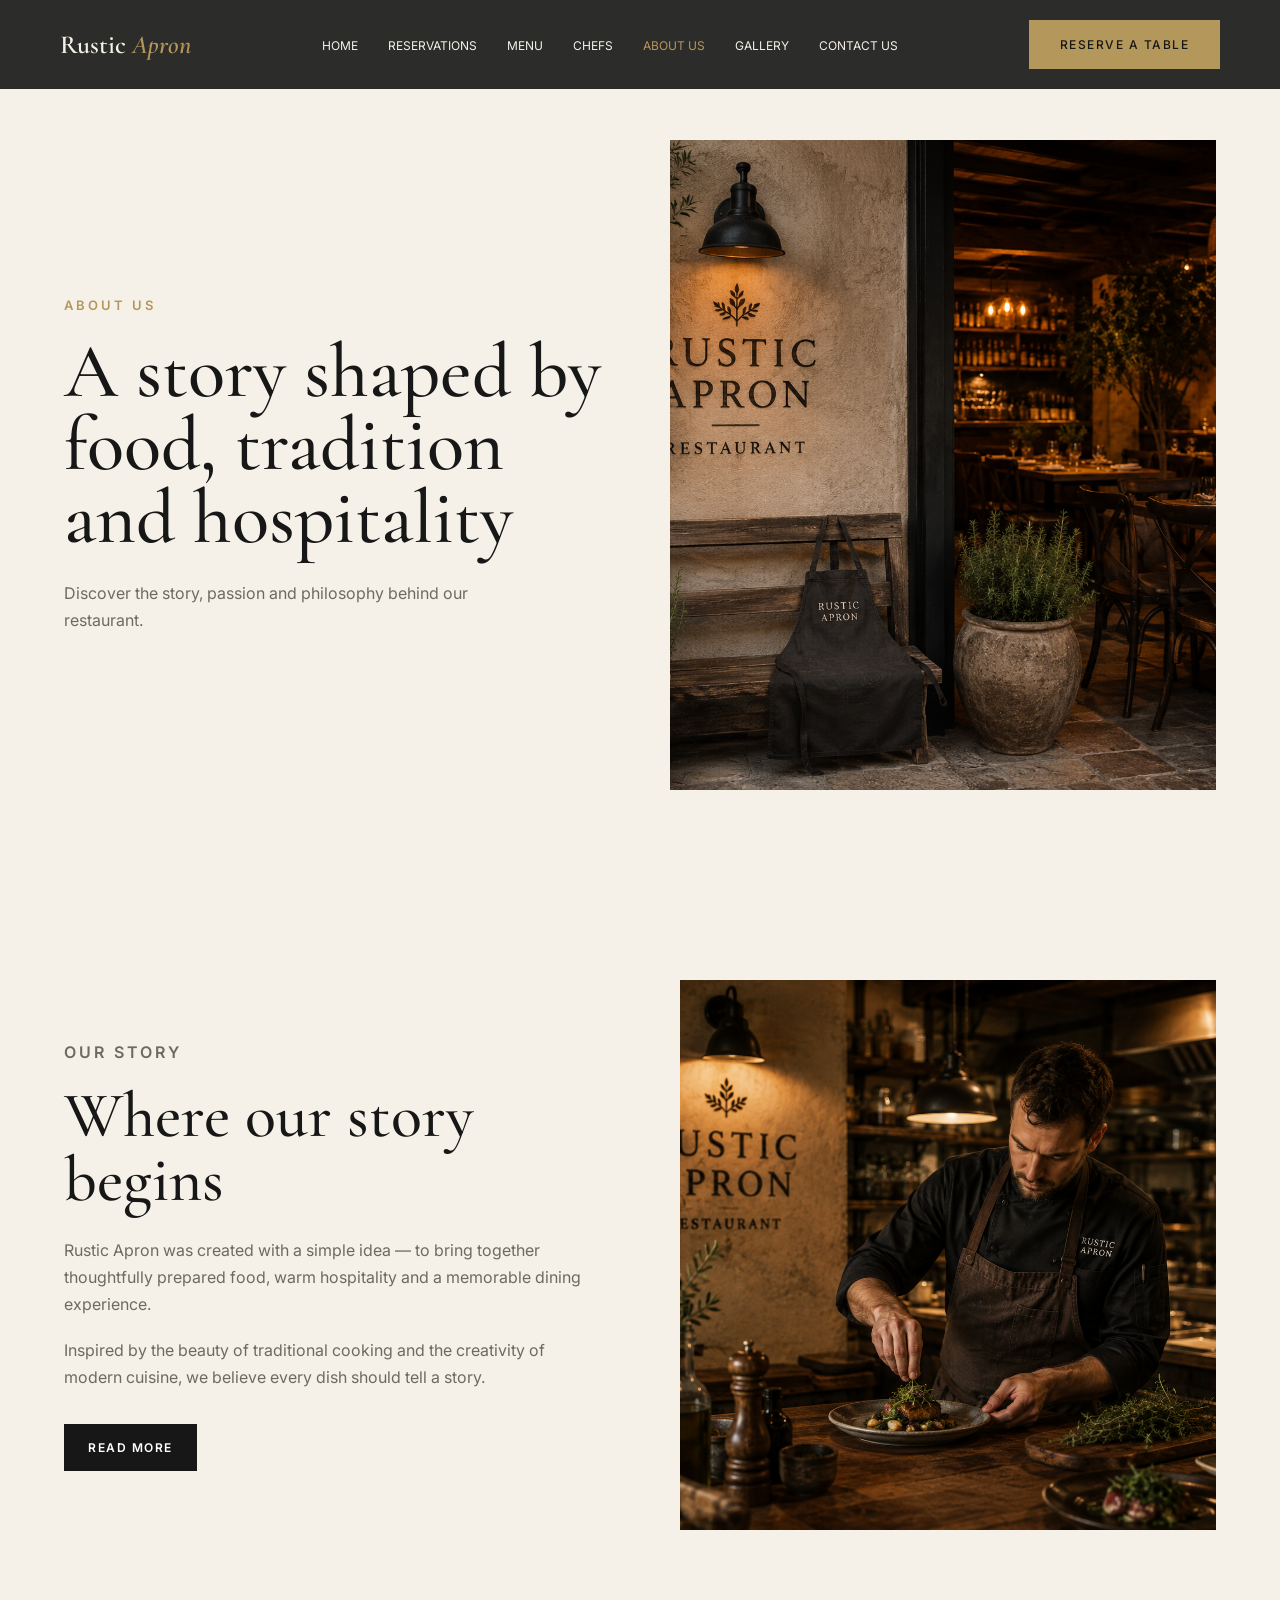
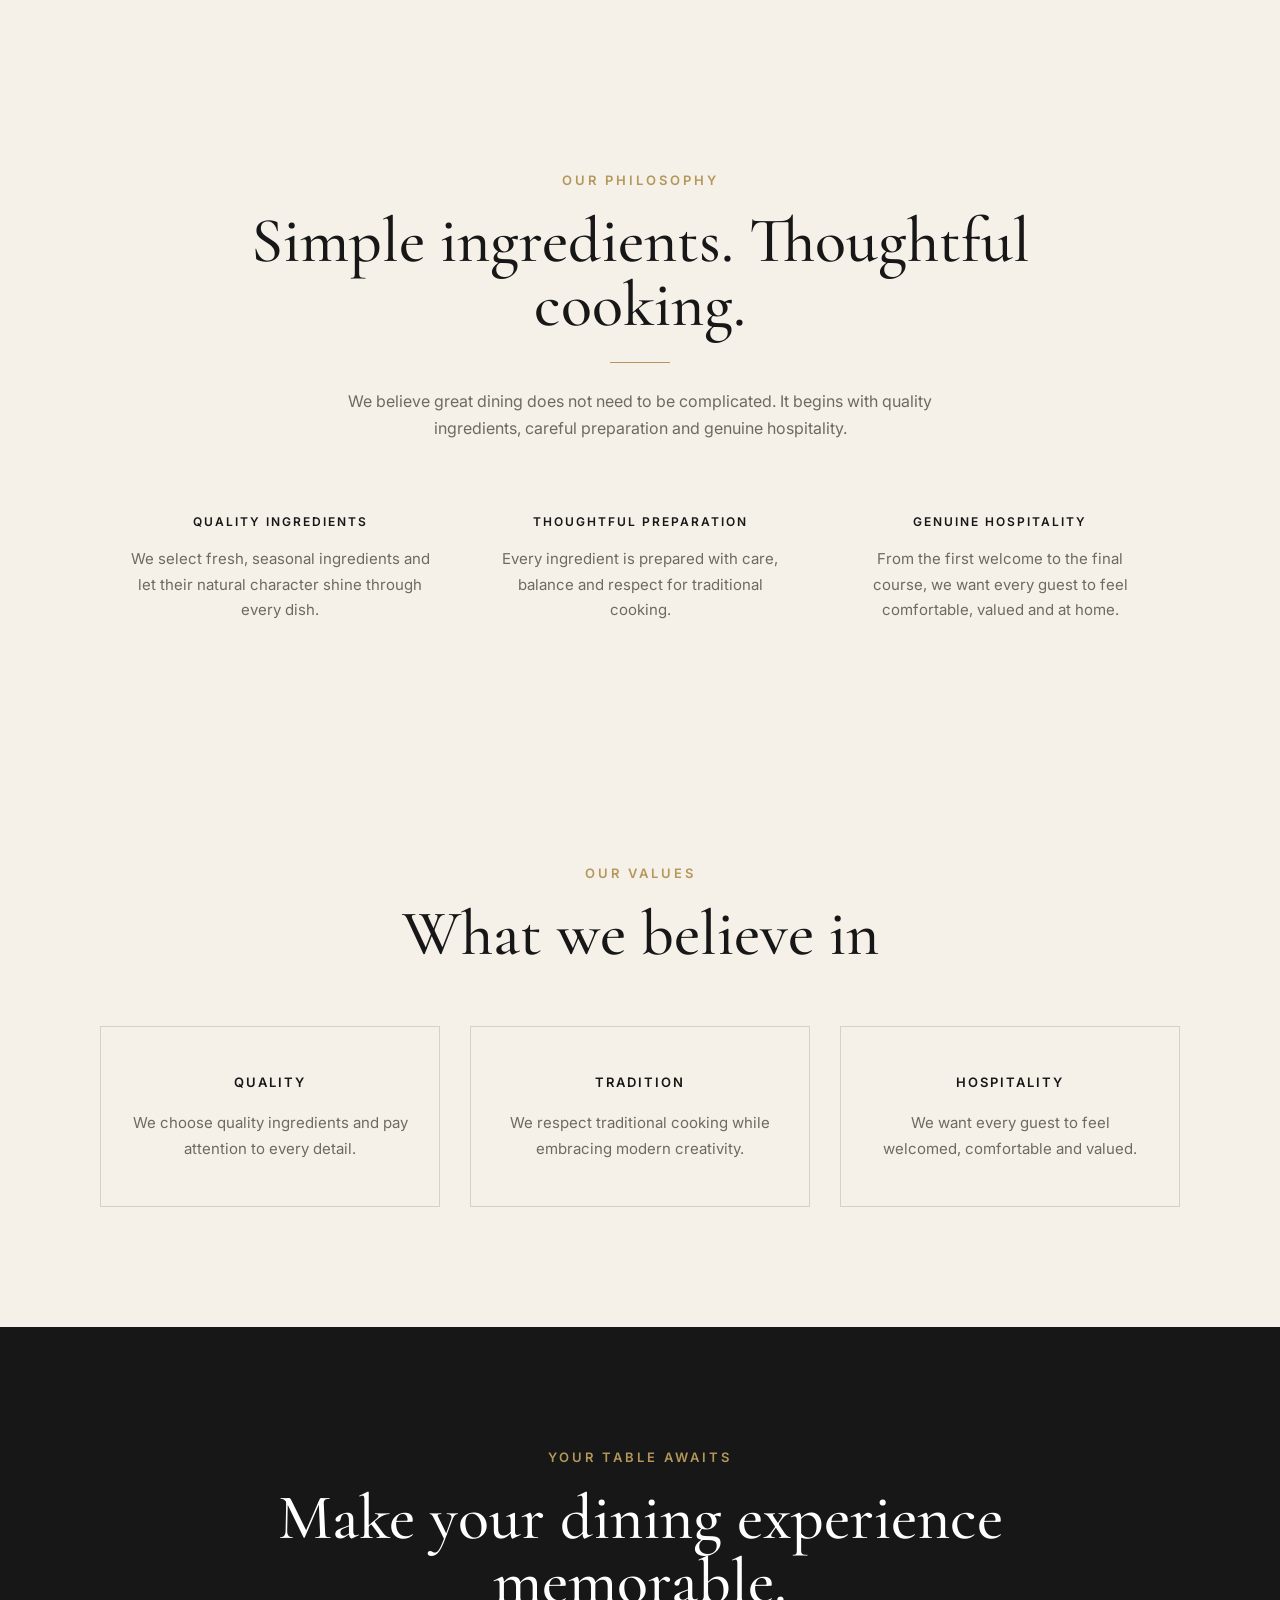
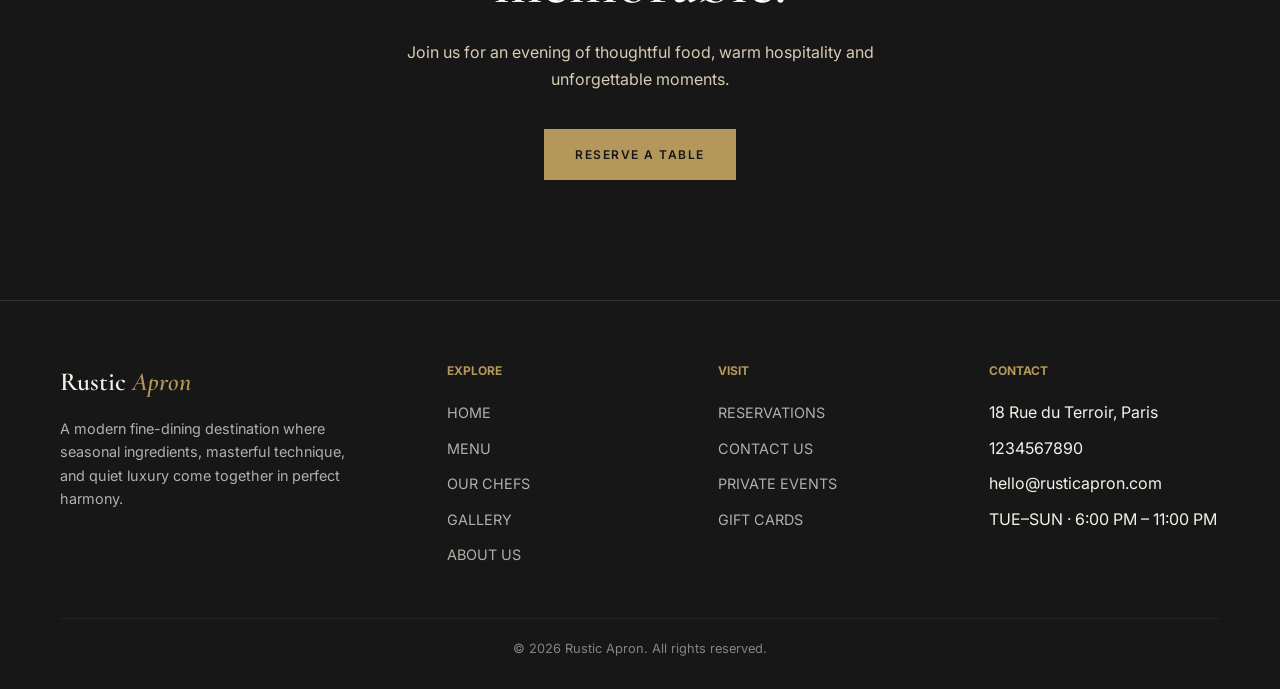
==== commit 1e6a4a02: "Contact & Reservation" ====
--- a/about.html
+++ b/about.html
@@ -870,7 +870,7 @@
           </li>
 
           <li>
-            <a href="contact.html">CONTACT US</a>
+            <a href="contact/contact.html">CONTACT US</a>
           </li>
         </ul>
 
@@ -901,7 +901,7 @@
       <a href="chefs.html">CHEFS</a>
       <a href="about.html">ABOUT US</a>
       <a href="gallery.html">GALLERY</a>
-      <a href="contact.html">CONTACT US</a>
+      <a href="contact/contact.html">CONTACT US</a>
     </div>
 
     <main>
@@ -1137,7 +1137,7 @@
               </li>
 
               <li>
-                <a href="contact.html">CONTACT US</a>
+                <a href="contact/contact.html">CONTACT US</a>
               </li>
 
               <li>
@@ -1155,7 +1155,7 @@
 
             <ul>
               <li>18 Rue du Terroir, Paris</li>
-              <li>+33 1 42 86 18 26</li>
+              <li>1234567890</li>
               <li>hello@rusticapron.com</li>
               <li>TUE–SUN · 6:00 PM – 11:00 PM</li>
             </ul>
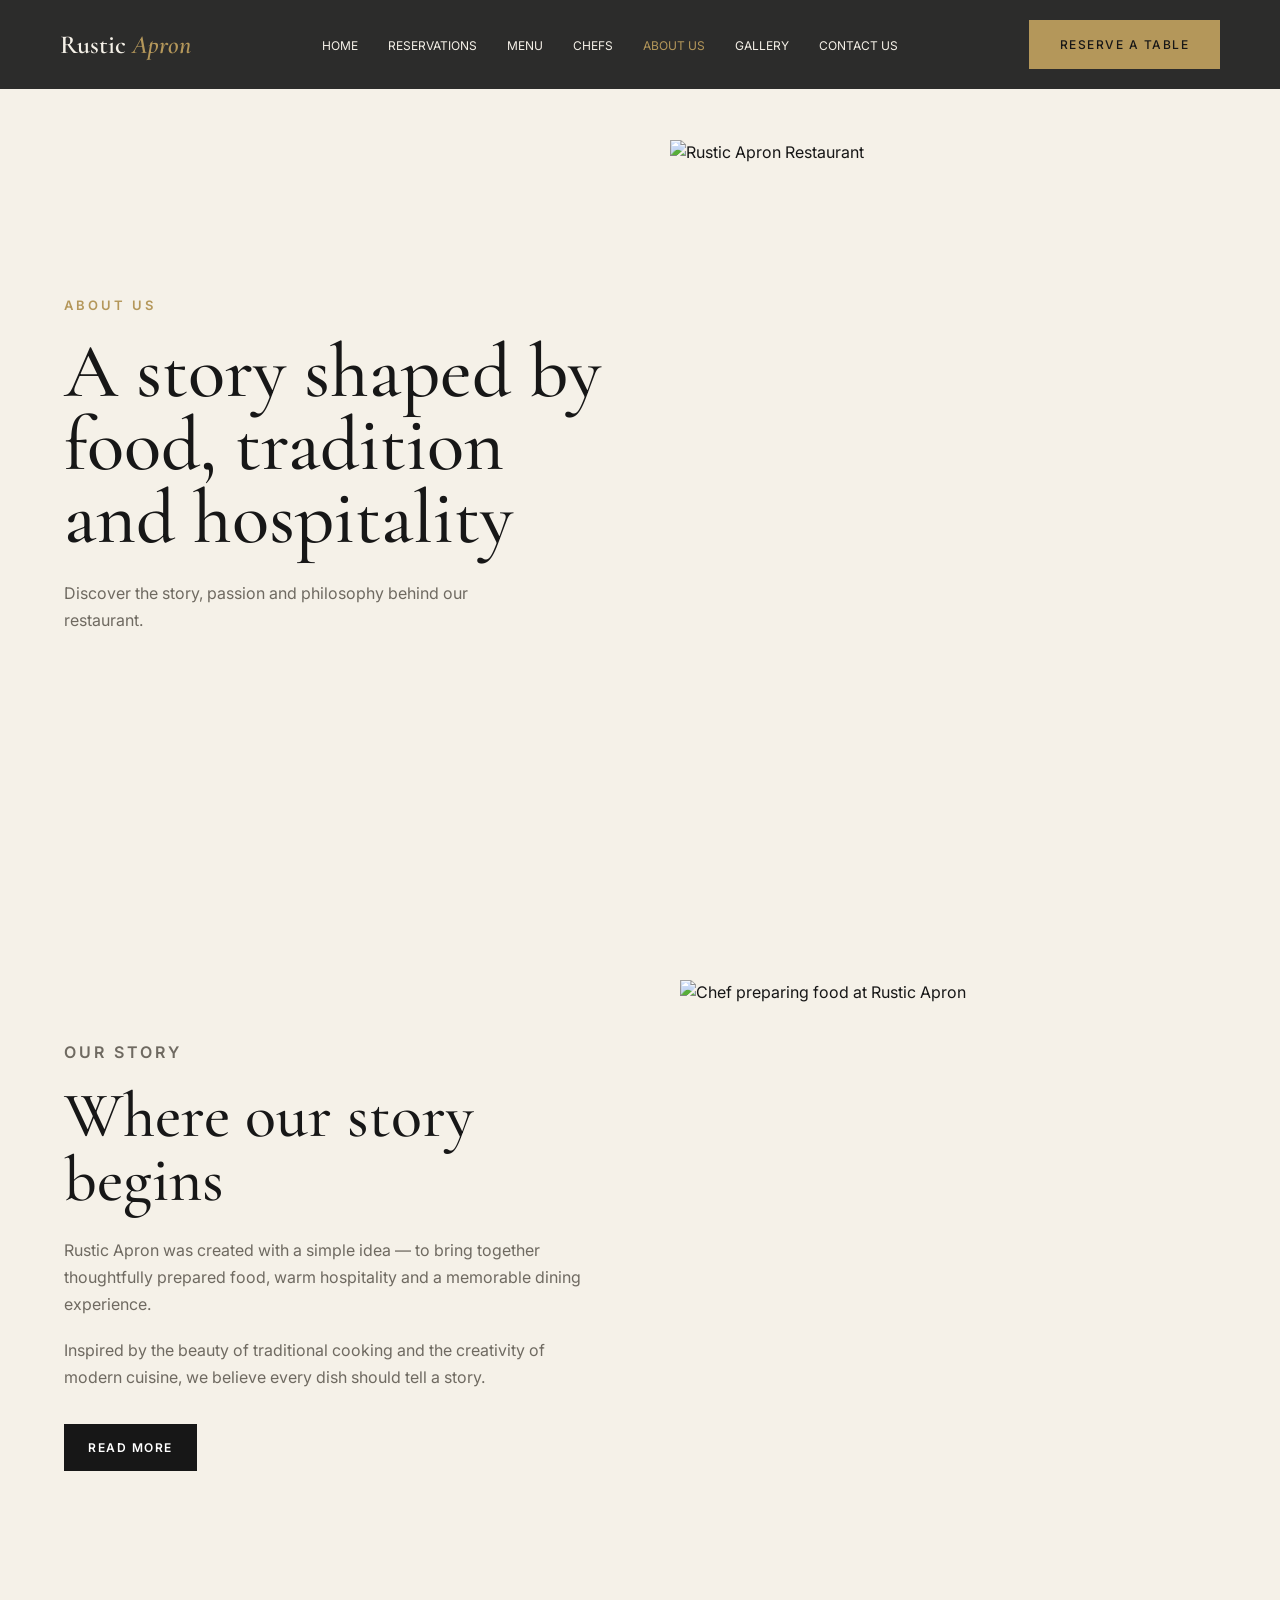
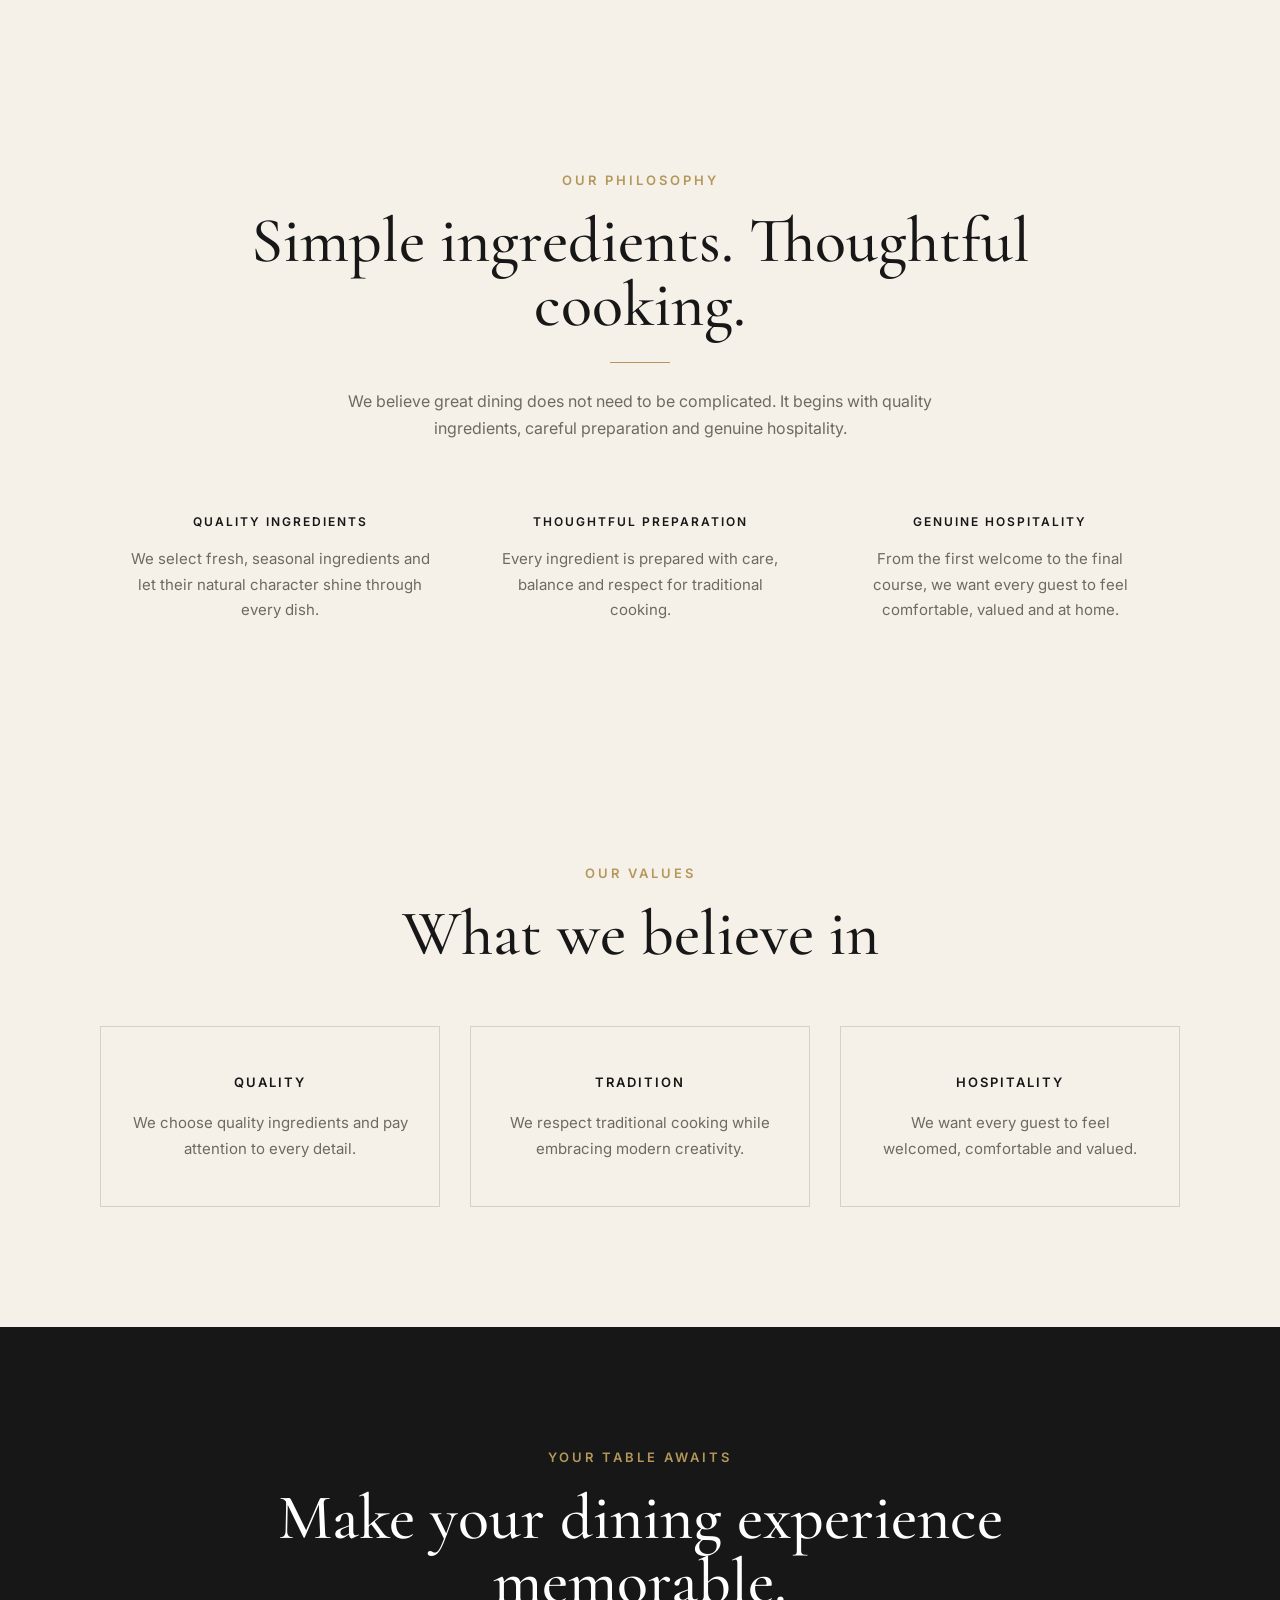
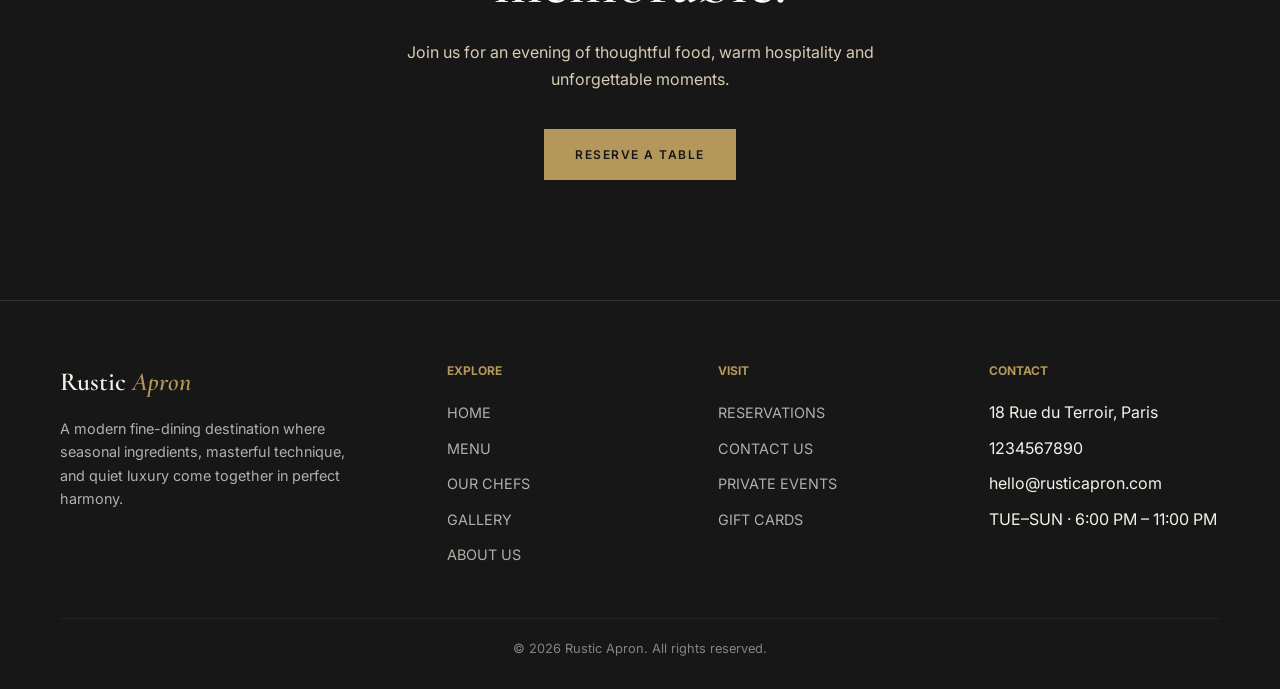
==== commit 29596deb: "Update image sources to use Unsplash URLs" ====
--- a/about.html
+++ b/about.html
@@ -922,7 +922,7 @@
 
         <div class="hero-image">
           <img
-            src="./images/restaurant-interior.png"
+            src="https://images.unsplash.com/photo-1552566626-52f8b828add9?q=80&w=1600&auto=format&fit=crop"
             alt="Rustic Apron Restaurant"
           />
         </div>
@@ -973,7 +973,7 @@
 
         <div class="story-image">
           <img
-            src="./images/chef-cooking.png"
+            src="https://images.unsplash.com/photo-1556910103-1c02745aae4d?q=80&w=1600&auto=format&fit=crop"
             alt="Chef preparing food at Rustic Apron"
           />
         </div>
@@ -1313,4 +1313,4 @@
       });
     </script>
   </body>
-</html>+</html>
